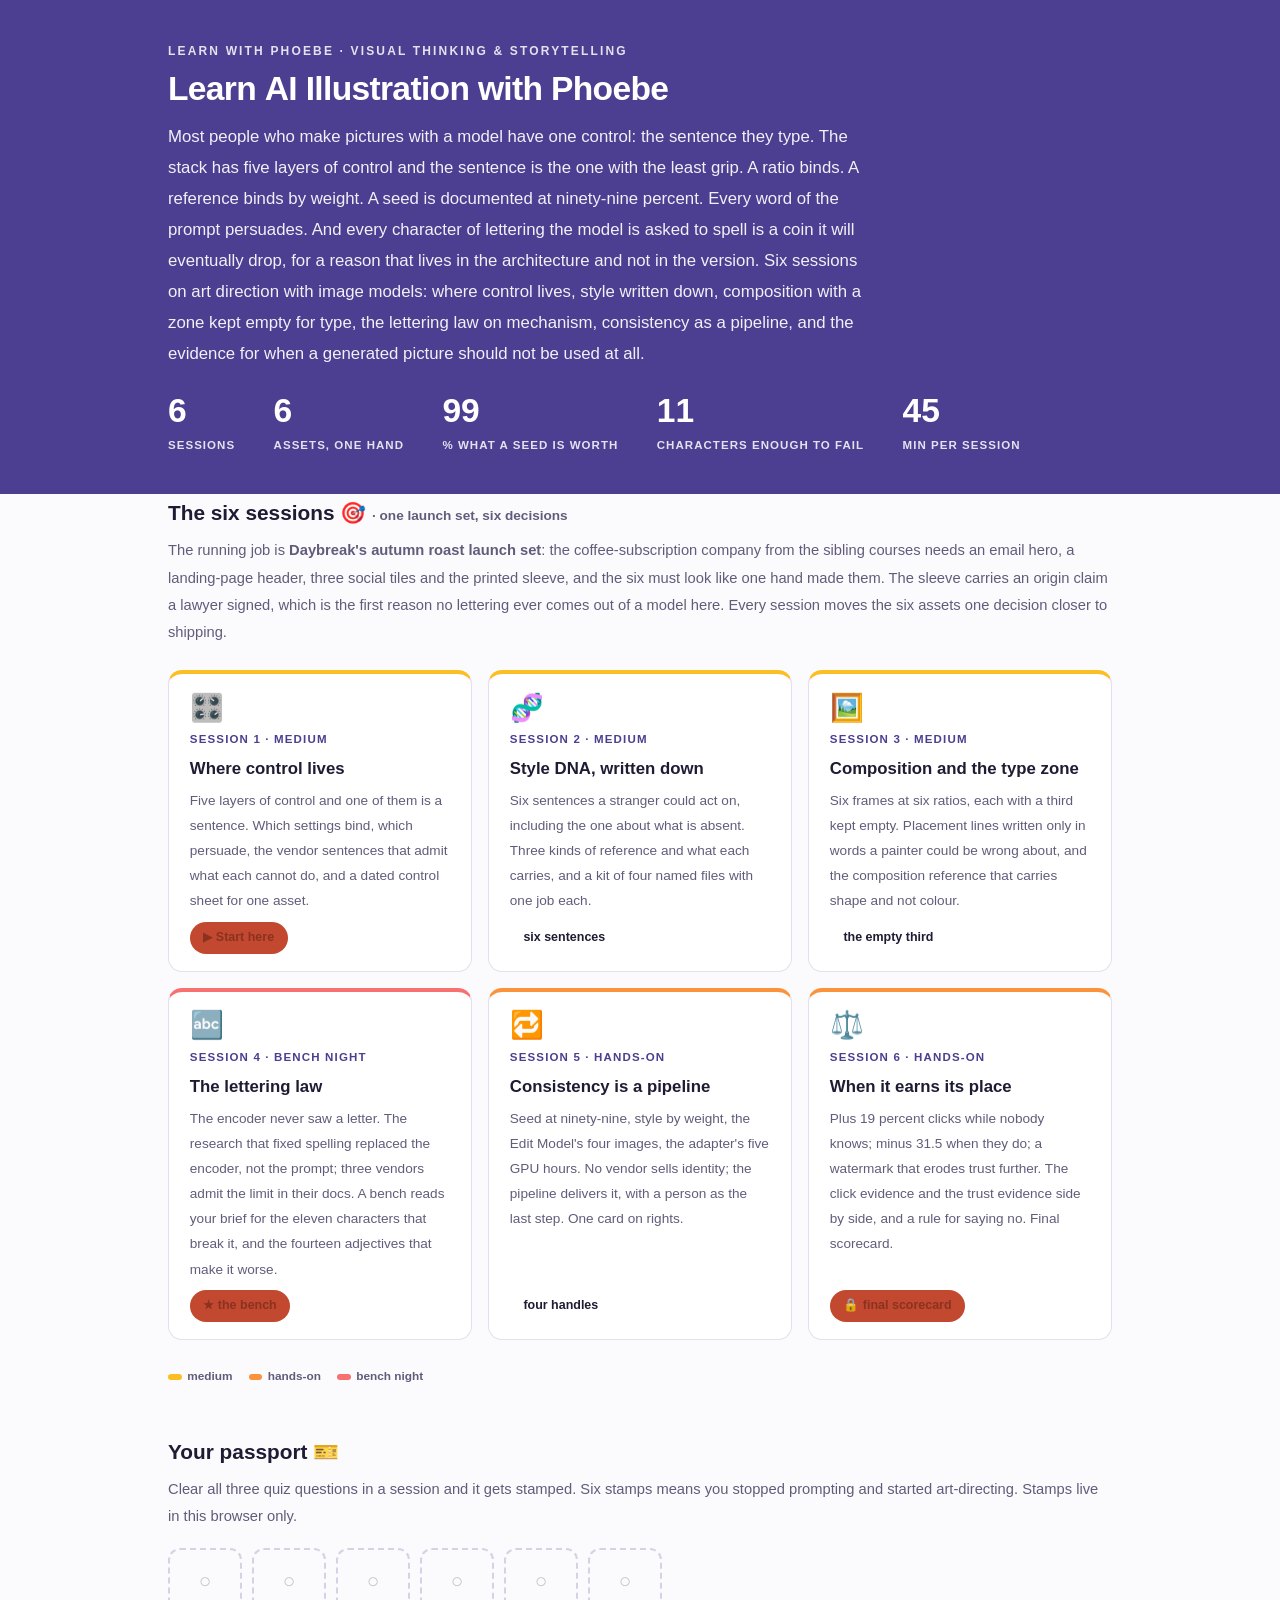
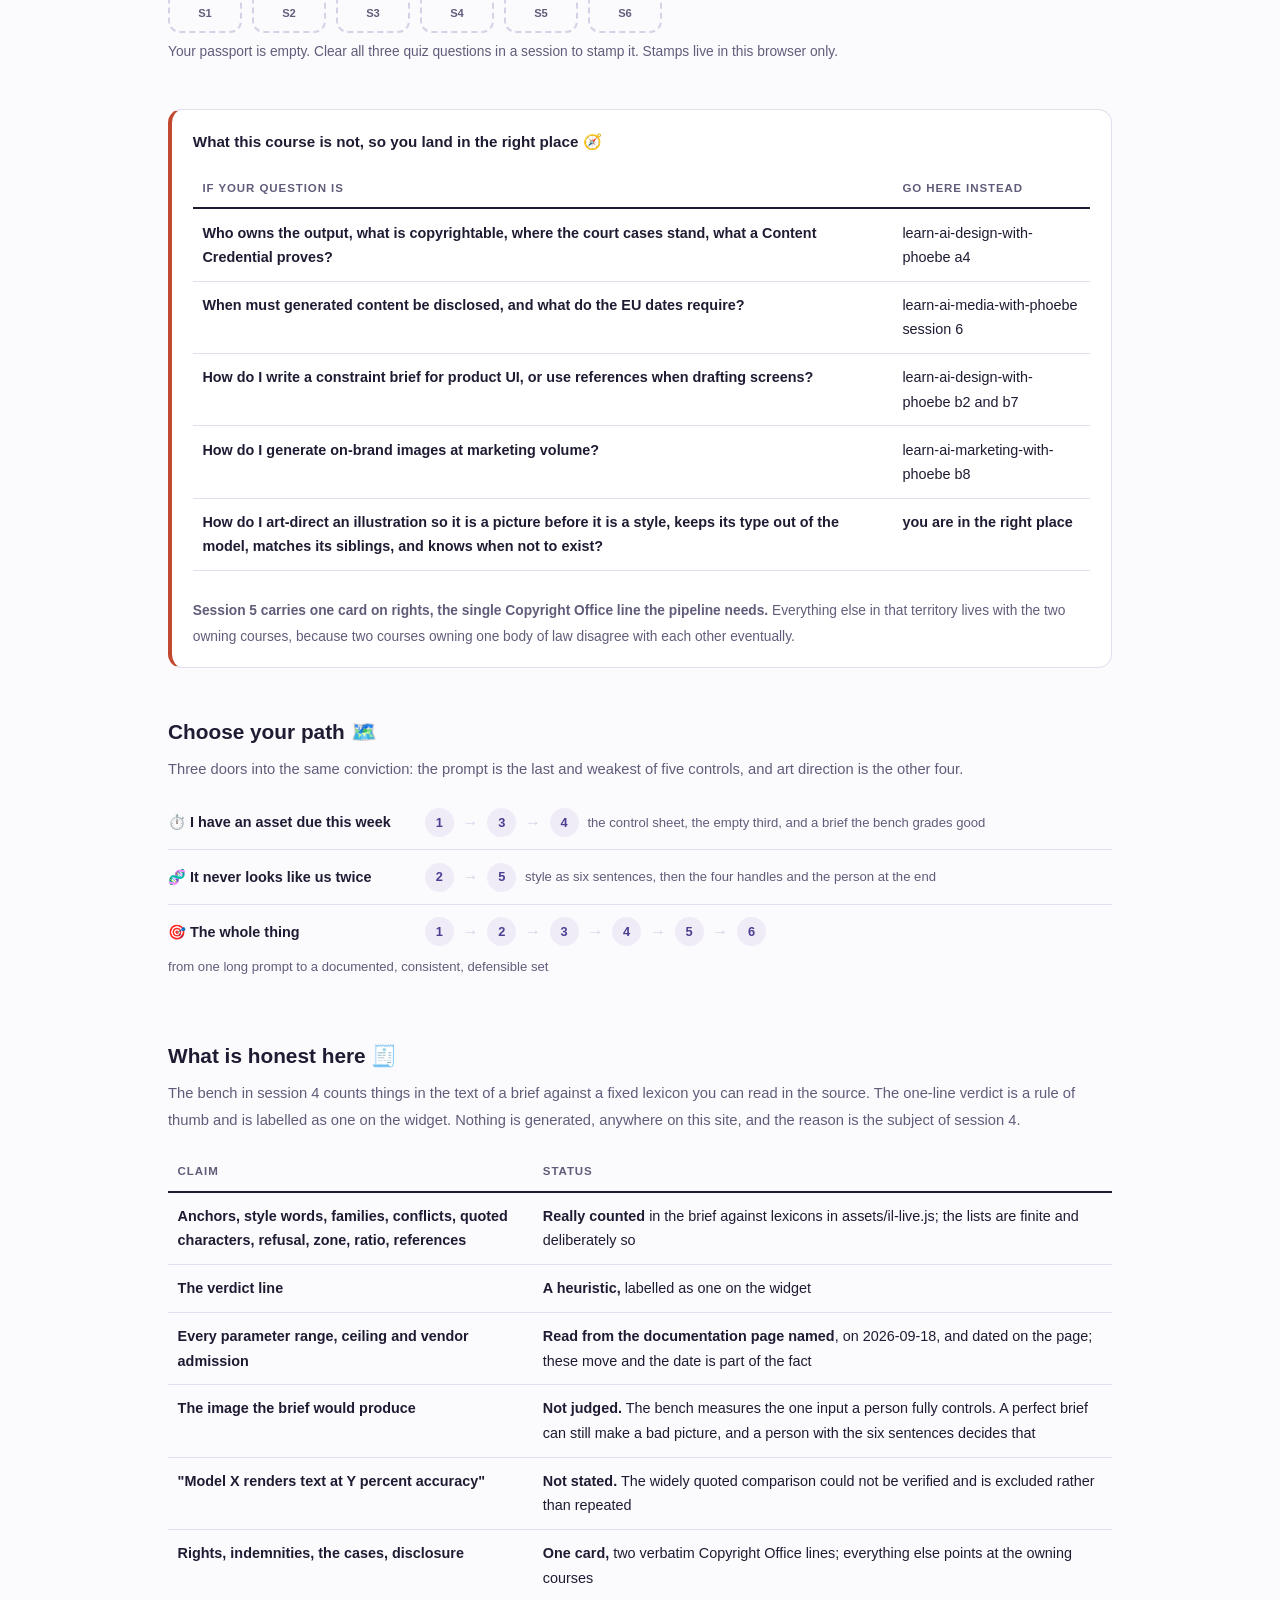
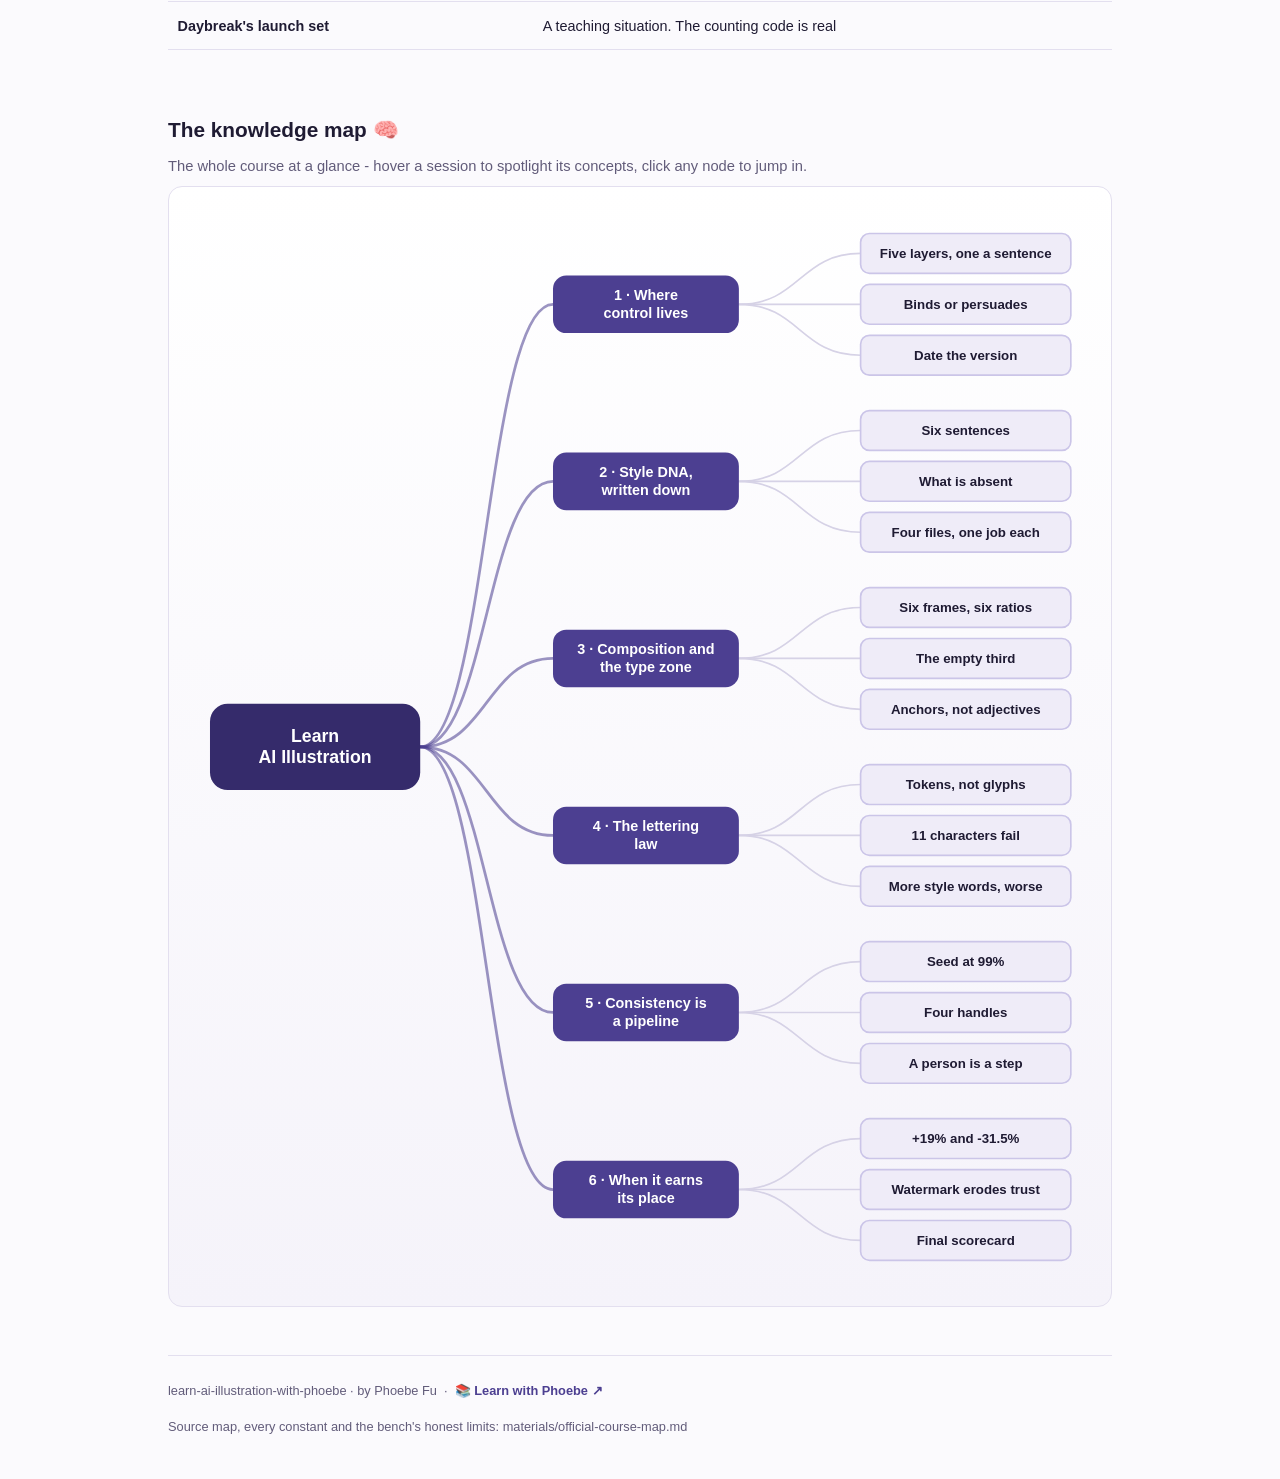
==== index.html @ c6e7626d "Learn AI Illustration with Phoebe: six sessions, the brief bench, source map Single-track, six 45-mi" ====
<!DOCTYPE html>
<html lang="en">
<head>
<meta charset="UTF-8">
<meta name="viewport" content="width=device-width, initial-scale=1.0">
<!-- social:start -->
<meta name="description" content="Six sessions on art-directing an image model instead of prompting one: where control lives, style written down, composition with a zone kept for type, why every character is set by hand, consistency as a pipeline, and when to say no. No generated image anywhere on the site. Free, by Phoebe Fu.">
<meta property="og:type" content="website">
<meta property="og:site_name" content="Learn with Phoebe">
<meta property="og:title" content="Learn AI Illustration with Phoebe">
<meta property="og:description" content="A prompt persuades. A ratio binds. A seed is 99 percent. Eleven characters of lettering are enough to fail. Six sessions on the four controls that are not the sentence you type.">
<meta property="og:url" content="https://phoebefu6.github.io/learn-ai-illustration-with-phoebe/">
<meta property="og:image" content="https://phoebefu6.github.io/learn-ai-illustration-with-phoebe/assets/og-cover.png">
<meta property="og:image:width" content="1200">
<meta property="og:image:height" content="630">
<meta name="twitter:card" content="summary_large_image">
<meta name="twitter:title" content="Learn AI Illustration with Phoebe">
<meta name="twitter:description" content="Six sessions on art direction with image models, with a bench that reads your brief for the things a generator cannot be told twice.">
<meta name="twitter:image" content="https://phoebefu6.github.io/learn-ai-illustration-with-phoebe/assets/og-cover.png">
<!-- social:end -->
<title>Learn AI Illustration with Phoebe</title>
<link rel="stylesheet" href="assets/style.css?v=1">
<style>

  .stats-row { display: flex; gap: 2.4rem; margin-top: 1.5rem; flex-wrap: wrap; }
  .stat b { display: block; font-size: 2.1rem; font-weight: 800; line-height: 1.05; font-variant-numeric: tabular-nums; }
  .stat span { font-size: .72rem; opacity: .85; text-transform: uppercase; letter-spacing: .09em; font-weight: 600; }

  .course-grid { display: grid; grid-template-columns: repeat(auto-fit, minmax(17rem, 1fr)); gap: 1rem; margin-top: 1.5rem; }
  .course-card {
    border: 1px solid var(--hairline);
    border-top: 4px solid var(--diff, var(--indigo));
    border-radius: var(--radius);
    padding: 1.2rem 1.3rem 1.1rem;
    display: flex;
    flex-direction: column;
    gap: .5rem;
    text-decoration: none;
    color: var(--ink);
    background: #fff;
    transition: box-shadow .15s ease, border-color .15s ease, transform .15s ease;
    position: relative;
  }
  .course-card:hover { border-color: var(--indigo-soft); border-top-color: var(--diff, var(--indigo)); box-shadow: 0 8px 28px rgba(76,63,145,.14); transform: translateY(-3px); }
  .course-card .cicon { font-size: 1.7rem; line-height: 1; }
  .course-card .cnum { font-size: .72rem; font-weight: 700; color: var(--indigo); text-transform: uppercase; letter-spacing: .1em; }
  .course-card h3 { font-size: 1.05rem; font-weight: 800; line-height: 1.3; }
  .course-card p { font-size: .85rem; color: var(--muted); flex: 1; }
  .course-card .meta { display: flex; gap: .4rem; flex-wrap: wrap; }

  .diff-legend { display: flex; gap: 1rem; margin-top: 1.6rem; font-size: .74rem; color: var(--muted); font-weight: 600; flex-wrap: wrap; }
  .diff-legend i { display: inline-block; width: .85rem; height: .35rem; border-radius: 999px; margin-right: .35rem; vertical-align: middle; }

  .paths { margin-top: 2.6rem; }
  .paths h2 { font-size: 1.3rem; font-weight: 800; margin-bottom: .3rem; }
  .paths .plede { color: var(--muted); font-size: .92rem; margin-bottom: .8rem; }
  .path { display: flex; gap: .55rem; align-items: center; padding: .75rem 0; border-bottom: .5px solid var(--hairline); flex-wrap: wrap; }
  .path:last-child { border-bottom: none; }
  .path b { min-width: 15.5rem; font-size: .9rem; }
  .path .pstep { background: var(--indigo-50); color: var(--indigo); border-radius: 999px; padding: .16rem .68rem; font-weight: 700; font-size: .8rem; text-decoration: none; transition: all .12s ease; }
  .path .pstep:hover { background: var(--indigo); color: #fff; }
  .path .parr { color: var(--faint); font-weight: 700; }

  .mm-section { margin-top: 1.6rem; }
  .mm-section h2 { font-size: 1.3rem; font-weight: 800; margin-bottom: .2rem; }
  .mm-section .mm-lede { color: var(--muted); font-size: .92rem; margin-bottom: .4rem; }
  .mm-wrap { border: 1px solid var(--hairline); border-radius: var(--radius); background: linear-gradient(180deg,#fff,#F5F3FA); padding: .6rem; overflow-x: auto; }
  .mm-svg { width: 100%; height: auto; display: block; max-width: 60rem; margin: 0 auto; min-width: 34rem; }
  .mm-link { cursor: pointer; text-decoration: none; }
  .mm-node rect { transition: opacity .15s ease, filter .15s ease; }
  .mm-node text { pointer-events: none; }
  .mm-link:hover .mm-node rect { filter: brightness(1.06); }
  .mm-edge { transition: opacity .15s ease; }

  .not-this { border: 1px solid var(--hairline); border-left: 4px solid var(--amber); border-radius: var(--radius); background: #fff; padding: 1.1rem 1.3rem; margin-top: 1.2rem; }
  .not-this h3 { font-size: .95rem; font-weight: 800; margin-bottom: .5rem; }
</style>
</head>
<body>

<header class="masthead">
  <div class="wrap">
    <div class="eyebrow">Learn with Phoebe · Visual Thinking &amp; Storytelling</div>
    <h1>Learn <span class="accent">AI Illustration</span> with Phoebe</h1>
    <p class="sub">Most people who make pictures with a model have one control: the sentence they type. The stack has five layers of control and the sentence is the one with the least grip. A ratio binds. A reference binds by weight. A seed is documented at ninety-nine percent. Every word of the prompt persuades. And every character of lettering the model is asked to spell is a coin it will eventually drop, for a reason that lives in the architecture and not in the version. Six sessions on art direction with image models: where control lives, style written down, composition with a zone kept empty for type, the lettering law on mechanism, consistency as a pipeline, and the evidence for when a generated picture should not be used at all.</p>
    <div class="stats-row">
      <div class="stat"><b data-count="6">6</b><span>sessions</span></div>
      <div class="stat"><b data-count="6">6</b><span>assets, one hand</span></div>
      <div class="stat"><b data-count="99">99</b><span>% what a seed is worth</span></div>
      <div class="stat"><b data-count="11">11</b><span>characters enough to fail</span></div>
      <div class="stat"><b data-count="45">45</b><span>min per session</span></div>
    </div>
  </div>
</header>

<main class="wrap">

  <section class="section">
    <div class="paths" style="margin-top:0">
      <h2>The six sessions 🎯 <span style="font-size:.85rem;font-weight:600;color:var(--muted)">· one launch set, six decisions</span></h2>
      <p class="plede">The running job is <strong>Daybreak's autumn roast launch set</strong>: the coffee-subscription company from the sibling courses needs an email hero, a landing-page header, three social tiles and the printed sleeve, and the six must look like one hand made them. The sleeve carries an origin claim a lawyer signed, which is the first reason no lettering ever comes out of a model here. Every session moves the six assets one decision closer to shipping.</p>
    </div>

    <div class="course-grid">
      <a class="course-card" href="courses/01-where-control-lives.html" style="--diff:#FBBF24">
        <span class="cicon">🎛️</span>
        <span class="cnum">Session 1 · medium</span>
        <h3>Where control lives</h3>
        <p>Five layers of control and one of them is a sentence. Which settings bind, which persuade, the vendor sentences that admit what each cannot do, and a dated control sheet for one asset.</p>
        <span class="meta"><span class="pill amber">▶ Start here</span></span>
      </a>
      <a class="course-card" href="courses/02-style-dna-written-down.html" style="--diff:#FBBF24">
        <span class="cicon">🧬</span>
        <span class="cnum">Session 2 · medium</span>
        <h3>Style DNA, written down</h3>
        <p>Six sentences a stranger could act on, including the one about what is absent. Three kinds of reference and what each carries, and a kit of four named files with one job each.</p>
        <span class="meta"><span class="pill">six sentences</span></span>
      </a>
      <a class="course-card" href="courses/03-composition-and-the-type-zone.html" style="--diff:#FBBF24">
        <span class="cicon">🖼️</span>
        <span class="cnum">Session 3 · medium</span>
        <h3>Composition and the type zone</h3>
        <p>Six frames at six ratios, each with a third kept empty. Placement lines written only in words a painter could be wrong about, and the composition reference that carries shape and not colour.</p>
        <span class="meta"><span class="pill">the empty third</span></span>
      </a>
      <a class="course-card" href="courses/04-the-lettering-law.html" style="--diff:#F87171">
        <span class="cicon">🔤</span>
        <span class="cnum">Session 4 · bench night</span>
        <h3>The lettering law</h3>
        <p>The encoder never saw a letter. The research that fixed spelling replaced the encoder, not the prompt; three vendors admit the limit in their docs. A bench reads your brief for the eleven characters that break it, and the fourteen adjectives that make it worse.</p>
        <span class="meta"><span class="pill amber">★ the bench</span></span>
      </a>
      <a class="course-card" href="courses/05-consistency-is-a-pipeline.html" style="--diff:#FB923C">
        <span class="cicon">🔁</span>
        <span class="cnum">Session 5 · hands-on</span>
        <h3>Consistency is a pipeline</h3>
        <p>Seed at ninety-nine, style by weight, the Edit Model's four images, the adapter's five GPU hours. No vendor sells identity; the pipeline delivers it, with a person as the last step. One card on rights.</p>
        <span class="meta"><span class="pill">four handles</span></span>
      </a>
      <a class="course-card" href="courses/06-when-it-earns-its-place.html" style="--diff:#FB923C">
        <span class="cicon">⚖️</span>
        <span class="cnum">Session 6 · hands-on</span>
        <h3>When it earns its place</h3>
        <p>Plus 19 percent clicks while nobody knows; minus 31.5 when they do; a watermark that erodes trust further. The click evidence and the trust evidence side by side, and a rule for saying no. Final scorecard.</p>
        <span class="meta"><span class="pill amber">🔒 final scorecard</span></span>
      </a>
    </div>

    <div class="diff-legend">
      <span><i style="background:#FBBF24"></i>medium</span>
      <span><i style="background:#FB923C"></i>hands-on</span>
      <span><i style="background:#F87171"></i>bench night</span>
    </div>
  </section>

  <section class="section">
    <div class="paths" style="margin-top:0">
      <h2>Your passport 🎫</h2>
      <p class="plede">Clear all three quiz questions in a session and it gets stamped. Six stamps means you stopped prompting and started art-directing. Stamps live in this browser only.</p>
    </div>
    <div class="pp-strip"></div>
  </section>

  <section class="section">
    <div class="not-this">
      <h3>What this course is not, so you land in the right place 🧭</h3>
      <table class="clean">
        <tr><th>If your question is</th><th>Go here instead</th></tr>
        <tr><td>Who owns the output, what is copyrightable, where the court cases stand, what a Content Credential proves?</td><td><span class="mono">learn-ai-design-with-phoebe</span> a4</td></tr>
        <tr><td>When must generated content be disclosed, and what do the EU dates require?</td><td><span class="mono">learn-ai-media-with-phoebe</span> session 6</td></tr>
        <tr><td>How do I write a constraint brief for product UI, or use references when drafting screens?</td><td><span class="mono">learn-ai-design-with-phoebe</span> b2 and b7</td></tr>
        <tr><td>How do I generate on-brand images at marketing volume?</td><td><span class="mono">learn-ai-marketing-with-phoebe</span> b8</td></tr>
        <tr><td><strong>How do I art-direct an illustration so it is a picture before it is a style, keeps its type out of the model, matches its siblings, and knows when not to exist?</strong></td><td><strong>you are in the right place</strong></td></tr>
      </table>
      <p style="margin-top:.7rem;font-size:.86rem;color:var(--muted)"><strong>Session 5 carries one card on rights, the single Copyright Office line the pipeline needs.</strong> Everything else in that territory lives with the two owning courses, because two courses owning one body of law disagree with each other eventually.</p>
    </div>
  </section>

  <section class="section">
    <div class="paths">
      <h2>Choose your path 🗺️</h2>
      <p class="plede">Three doors into the same conviction: the prompt is the last and weakest of five controls, and art direction is the other four.</p>
      <div class="path"><b>⏱️ I have an asset due this week</b>
        <a class="pstep" href="courses/01-where-control-lives.html">1</a><span class="parr">→</span>
        <a class="pstep" href="courses/03-composition-and-the-type-zone.html">3</a><span class="parr">→</span>
        <a class="pstep" href="courses/04-the-lettering-law.html">4</a>
        <span style="font-size:.82rem;color:var(--muted)">the control sheet, the empty third, and a brief the bench grades good</span>
      </div>
      <div class="path"><b>🧬 It never looks like us twice</b>
        <a class="pstep" href="courses/02-style-dna-written-down.html">2</a><span class="parr">→</span>
        <a class="pstep" href="courses/05-consistency-is-a-pipeline.html">5</a>
        <span style="font-size:.82rem;color:var(--muted)">style as six sentences, then the four handles and the person at the end</span>
      </div>
      <div class="path"><b>🎯 The whole thing</b>
        <a class="pstep" href="courses/01-where-control-lives.html">1</a><span class="parr">→</span>
        <a class="pstep" href="courses/02-style-dna-written-down.html">2</a><span class="parr">→</span>
        <a class="pstep" href="courses/03-composition-and-the-type-zone.html">3</a><span class="parr">→</span>
        <a class="pstep" href="courses/04-the-lettering-law.html">4</a><span class="parr">→</span>
        <a class="pstep" href="courses/05-consistency-is-a-pipeline.html">5</a><span class="parr">→</span>
        <a class="pstep" href="courses/06-when-it-earns-its-place.html">6</a>
        <span style="font-size:.82rem;color:var(--muted)">from one long prompt to a documented, consistent, defensible set</span>
      </div>
    </div>
  </section>

  <section class="section">
    <div class="paths" style="margin-top:0">
      <h2>What is honest here 🧾</h2>
      <p class="plede">The bench in session 4 counts things in the text of a brief against a fixed lexicon you can read in the source. The one-line verdict is a rule of thumb and is labelled as one on the widget. Nothing is generated, anywhere on this site, and the reason is the subject of session 4.</p>
    </div>
    <table class="clean">
      <tr><th>Claim</th><th>Status</th></tr>
      <tr><td>Anchors, style words, families, conflicts, quoted characters, refusal, zone, ratio, references</td><td><strong>Really counted</strong> in the brief against lexicons in <span class="mono">assets/il-live.js</span>; the lists are finite and deliberately so</td></tr>
      <tr><td>The verdict line</td><td><strong>A heuristic,</strong> labelled as one on the widget</td></tr>
      <tr><td>Every parameter range, ceiling and vendor admission</td><td><strong>Read from the documentation page named</strong>, on 2026-09-18, and dated on the page; these move and the date is part of the fact</td></tr>
      <tr><td>The image the brief would produce</td><td><strong>Not judged.</strong> The bench measures the one input a person fully controls. A perfect brief can still make a bad picture, and a person with the six sentences decides that</td></tr>
      <tr><td>"Model X renders text at Y percent accuracy"</td><td><strong>Not stated.</strong> The widely quoted comparison could not be verified and is excluded rather than repeated</td></tr>
      <tr><td>Rights, indemnities, the cases, disclosure</td><td><strong>One card,</strong> two verbatim Copyright Office lines; everything else points at the owning courses</td></tr>
      <tr><td>Daybreak's launch set</td><td>A teaching situation. The counting code is real</td></tr>
    </table>
  </section>

  <section class="section mm-section">
    <h2>The knowledge map 🧠</h2>
    <p class="mm-lede">The whole course at a glance - hover a session to spotlight its concepts, click any node to jump in.</p>
    <div class="mm-wrap"><div id="mindmap"></div></div>
  </section>

  <footer class="pagefoot">
    <span>learn-ai-illustration-with-phoebe · by Phoebe Fu &nbsp;·&nbsp; 📚 <a href="https://phoebefu6.github.io/learn-with-phoebe/">Learn with Phoebe ↗</a></span>
    <span>Source map, every constant and the bench's honest limits: <span class="mono">materials/official-course-map.md</span></span>
  </footer>

</main>

<script>
window.MINDMAP_DATA = {
  title: "Learn\nAI Illustration",
  centerColor: "#352B6B",
  sessions: [
    { label: "Where\ncontrol lives", href: "courses/01-where-control-lives.html", color: "#FBBF24",
      concepts: [
        { label: "Five layers, one a sentence", href: "courses/01-where-control-lives.html" },
        { label: "Binds or persuades", href: "courses/01-where-control-lives.html" },
        { label: "Date the version", href: "courses/01-where-control-lives.html" } ] },
    { label: "Style DNA,\nwritten down", href: "courses/02-style-dna-written-down.html", color: "#FBBF24",
      concepts: [
        { label: "Six sentences", href: "courses/02-style-dna-written-down.html" },
        { label: "What is absent", href: "courses/02-style-dna-written-down.html" },
        { label: "Four files, one job each", href: "courses/02-style-dna-written-down.html" } ] },
    { label: "Composition and\nthe type zone", href: "courses/03-composition-and-the-type-zone.html", color: "#FBBF24",
      concepts: [
        { label: "Six frames, six ratios", href: "courses/03-composition-and-the-type-zone.html" },
        { label: "The empty third", href: "courses/03-composition-and-the-type-zone.html" },
        { label: "Anchors, not adjectives", href: "courses/03-composition-and-the-type-zone.html" } ] },
    { label: "The lettering\nlaw", href: "courses/04-the-lettering-law.html", color: "#F87171",
      concepts: [
        { label: "Tokens, not glyphs", href: "courses/04-the-lettering-law.html" },
        { label: "11 characters fail", href: "courses/04-the-lettering-law.html" },
        { label: "More style words, worse", href: "courses/04-the-lettering-law.html" } ] },
    { label: "Consistency is\na pipeline", href: "courses/05-consistency-is-a-pipeline.html", color: "#FB923C",
      concepts: [
        { label: "Seed at 99%", href: "courses/05-consistency-is-a-pipeline.html" },
        { label: "Four handles", href: "courses/05-consistency-is-a-pipeline.html" },
        { label: "A person is a step", href: "courses/05-consistency-is-a-pipeline.html" } ] },
    { label: "When it earns\nits place", href: "courses/06-when-it-earns-its-place.html", color: "#FB923C",
      concepts: [
        { label: "+19% and -31.5%", href: "courses/06-when-it-earns-its-place.html" },
        { label: "Watermark erodes trust", href: "courses/06-when-it-earns-its-place.html" },
        { label: "Final scorecard", href: "courses/06-when-it-earns-its-place.html" } ] }
  ]
};
</script>
<script src="assets/mindmap.js?v=1"></script>
<script src="assets/app.js?v=1"></script>
</body>
</html>
---- assets/style.css ----
/* learn-ai-illustration-with-phoebe - editorial bold design system
   Accent: spruce #4C3F91 · Ink deep spruce #352B6B · Flagship: burnt orange #C2492F
   (CSS var names still read --indigo/--amber; they hold spruce and burnt orange.)
   NOTE: this is the PAGE chrome. The bench palette inside map-live.js is separate. */

:root {
  --indigo: #4C3F91;
  --indigo-deep: #352B6B;
  --indigo-mid: #5F52A8;
  --indigo-soft: #CBC5E8;
  --indigo-50: #EFECF8;
  --ink: #1F1B33;
  --muted: #625C7A;
  --faint: #D6D2E6;
  --hairline: #E3DFEF;
  --amber: #C2492F;
  --amber-ink: #8A3220;
  --amber-50: #F9E6E1;
  --paper: #FBFAFD;
  --code-bg: #17142A;
  --code-ink: #E3DFEF;
  --radius: 14px;
}

* { margin: 0; padding: 0; box-sizing: border-box; }

html { font-size: 16px; scroll-behavior: smooth; }
html.zoom-125 { font-size: 20px; }
html.zoom-150 { font-size: 24px; }

body {
  font-family: "Inter", -apple-system, BlinkMacSystemFont, "Segoe UI", Roboto, sans-serif;
  background: var(--paper);
  color: var(--ink);
  line-height: 1.85;
  font-feature-settings: "tnum";
}

.wrap { max-width: 62rem; margin: 0 auto; padding: 0 1.5rem; }

/* ---------- header band ---------- */
.masthead {
  background: var(--indigo);
  color: #fff;
  padding: 2.5rem 0 2.25rem;
}
.masthead .eyebrow {
  font-size: .75rem;
  letter-spacing: .18em;
  text-transform: uppercase;
  opacity: .85;
  font-weight: 600;
}
.masthead h1 {
  font-size: 2.1rem;
  line-height: 1.15;
  font-weight: 800;
  margin: .5rem 0 .75rem;
  letter-spacing: -.02em;
}
.masthead h1 .accent { color: inherit; }
.masthead .sub { font-size: 1.05rem; opacity: .92; max-width: 44rem; }

.chip-row { display: flex; flex-wrap: wrap; gap: .5rem; margin-top: 1.1rem; }
.chip {
  display: inline-flex;
  align-items: center;
  gap: .35rem;
  border-radius: 999px;
  padding: .25rem .8rem;
  font-size: .78rem;
  font-weight: 600;
  white-space: nowrap;
}
.chip.level { background: #fff; color: var(--indigo); }
.chip.audience { background: rgba(255,255,255,.16); color: #fff; border: 1px solid rgba(255,255,255,.35); }
.chip.time { background: var(--ink); color: #fff; font-variant-numeric: tabular-nums; }


/* ---------- agenda band ----------
   Recovered 2026-09-02. These six repos were scaffolded from a stylesheet that had
   lost this block, so .agenda rendered as run-on inline text ~700px tall inside the
   masthead. 87 of 93 repos carry it; these were the exception, and they were also the
   six the estate sweep could not see. See course-builder/references/field-notes.md.

   .a3 does NOT reuse the donor's `color: var(--amber-ink)`: that pair falls below
   4.5:1 against --amber in all six palettes, which is the same failure the sweep
   flags on the wellbeing courses. The literal below is the darkest tone of this
   repo's own amber-ink that clears 4.5:1, so the band stays bright. Recompute it if
   --amber changes. */
.agenda {
  display: flex;
  border-radius: 999px;
  overflow: hidden;
  margin: 1.4rem 0 0;
  font-size: .72rem;
  font-weight: 600;
  text-align: center;
  color: #fff;
}
.agenda span { padding: .45rem .3rem; white-space: nowrap; overflow: hidden; text-overflow: ellipsis; }
.agenda .a1 { background: var(--indigo-deep); }
.agenda .a2 { background: var(--indigo-mid); }
.agenda .a3 { background: var(--amber); color: #FFFFFF; }
.agenda .a4 { background: var(--indigo-soft); color: var(--ink); }

/* ---------- toolbar ---------- */
.toolbar {
  position: sticky;
  top: 0;
  z-index: 40;
  background: rgba(255,255,255,.94);
  backdrop-filter: blur(6px);
  border-bottom: 1px solid var(--hairline);
  padding: .55rem 0;
}
.toolbar .wrap { display: flex; align-items: center; gap: .6rem; }
.toolbar .crumb { font-size: .8rem; color: var(--muted); font-weight: 600; margin-right: auto; }
.toolbar .crumb a { color: var(--indigo); text-decoration: none; }
.btn {
  border: 1px solid var(--hairline);
  background: #fff;
  color: var(--ink);
  border-radius: 999px;
  padding: .35rem .9rem;
  font-size: .78rem;
  font-weight: 600;
  cursor: pointer;
  font-family: inherit;
  transition: all .15s ease;
}
.btn:hover { border-color: var(--indigo); color: var(--indigo); }
.btn.primary { background: var(--indigo); border-color: var(--indigo); color: #fff; }
.btn.primary:hover { background: var(--indigo-deep); }

/* ---------- sections ---------- */
main { padding: 2.5rem 0 4rem; }

.section { margin-bottom: 2.8rem; }
.section-kicker { margin-bottom: 1rem; }
.section-kicker .klabel {
  display: block;
  font-size: .72rem;
  text-transform: uppercase;
  letter-spacing: .1em;
  color: var(--indigo);
  font-weight: 700;
  margin-bottom: .35rem;
}
.section-kicker h2 {
  font-size: 1.45rem;
  font-weight: 800;
  letter-spacing: -.01em;
  display: flex;
  align-items: center;
  gap: .7rem;
  flex-wrap: wrap;
}
.section-kicker .tag {
  border-radius: 999px;
  padding: .18rem .7rem;
  font-size: .7rem;
  font-weight: 700;
  text-transform: uppercase;
  letter-spacing: .08em;
}
.tag.concept { background: var(--indigo-50); color: var(--indigo); }
.tag.demo { background: var(--amber-50); color: var(--amber-ink); }
.tag.exercise { background: var(--ink); color: #fff; }

.lede { color: var(--muted); max-width: 46rem; margin-bottom: 1.4rem; line-height: 1.8; }

/* live vs self-study markers on cards */
.mode {
  font-size: .64rem;
  font-weight: 700;
  text-transform: uppercase;
  letter-spacing: .07em;
  padding: .14rem .6rem;
  border-radius: 999px;
  flex: none;
}
.mode.live { background: var(--indigo); color: #fff; }
.mode.self { background: #fff; color: var(--muted); border: 1px solid var(--hairline); }

/* ---------- accordions ---------- */
details.card {
  border: 1px solid var(--hairline);
  border-radius: var(--radius);
  margin-bottom: .8rem;
  overflow: hidden;
  background: #fff;
}
details.card[open] { border-color: var(--indigo-soft); box-shadow: 0 8px 28px rgba(76,63,145,.08); }
details.card summary {
  list-style: none;
  cursor: pointer;
  padding: 1rem 1.25rem;
  display: flex;
  align-items: center;
  gap: .75rem;
  font-weight: 700;
  font-size: 1.02rem;
  user-select: none;
}
details.card summary::-webkit-details-marker { display: none; }
details.card summary .dot {
  width: .6rem; height: .6rem;
  border-radius: 999px;
  background: var(--indigo);
  flex: none;
}
details.card summary .mini { margin-left: auto; font-size: .72rem; color: var(--muted); font-weight: 600; white-space: nowrap; }
details.card summary .caret { transition: transform .2s ease; color: var(--indigo); font-size: .8rem; }
details.card[open] summary .caret { transform: rotate(90deg); }
details.card .body { padding: 0 1.25rem 1.4rem; border-top: 1px solid var(--hairline); padding-top: 1.15rem; }
details.card .body p { margin-bottom: 1.05rem; max-width: 48rem; }
details.card .body p:last-child { margin-bottom: 0; }
details.card .body ul, details.card .body ol { margin: 0 0 1.1rem 1.2rem; max-width: 47rem; }
details.card .body li { margin-bottom: .65rem; }
details.card .body h4 { font-size: .95rem; font-weight: 700; margin: 1.1rem 0 .45rem; }
details.card .body h4:first-child { margin-top: 0; }

/* ---------- pills & legends ---------- */
.legend { display: flex; flex-wrap: wrap; gap: .5rem; margin: 0 0 1.2rem; }
.pill {
  display: inline-flex;
  align-items: center;
  gap: .4rem;
  border-radius: 999px;
  padding: .28rem .85rem;
  font-size: .78rem;
  font-weight: 600;
}
.pill.solid { background: var(--indigo); color: #fff; }
.pill.light { background: var(--indigo-50); color: var(--indigo); }
.pill.inkpill { background: var(--ink); color: #fff; }
.pill.amber, .pill.peach { background: var(--amber); color: var(--amber-ink); }
.pill.bare { color: var(--faint); }

/* ---------- 4D grid ---------- */
.grid-2 { display: grid; grid-template-columns: repeat(auto-fit, minmax(15rem, 1fr)); gap: .8rem; margin: .5rem 0 1rem; }
.d-card {
  border: 1px solid var(--hairline);
  border-left: 4px solid var(--indigo);
  border-radius: 10px;
  padding: 1rem 1.1rem;
}
.d-card h4 { font-size: .95rem; margin-bottom: .3rem; }
.d-card h4 .lead-letter { color: var(--indigo); }
.d-card p { font-size: .86rem; color: var(--muted); margin: 0; }

/* ---------- tables ---------- */
table.clean { width: 100%; border-collapse: collapse; font-size: .9rem; margin: .4rem 0 1rem; }
table.clean th {
  text-align: left;
  font-size: .72rem;
  text-transform: uppercase;
  letter-spacing: .08em;
  color: var(--muted);
  padding: .5rem .6rem;
  border-bottom: 2px solid var(--ink);
}
table.clean td { padding: .7rem .6rem; border-bottom: .5px solid var(--hairline); vertical-align: top; line-height: 1.7; }
table.clean td:first-child { font-weight: 600; }

/* ---------- prompt boxes ---------- */
.prompt-box {
  position: relative;
  background: var(--code-bg);
  color: var(--code-ink);
  border-radius: var(--radius);
  padding: 1.1rem 1.2rem;
  margin: 1rem 0 1.2rem;
  font-family: "SF Mono", ui-monospace, Menlo, Consolas, monospace;
  font-size: .84rem;
  line-height: 1.65;
  white-space: pre-wrap;
  word-break: break-word;
}
.prompt-box .label {
  position: absolute;
  top: -0.7rem;
  left: 1rem;
  background: var(--indigo);
  color: #fff;
  font-family: "Inter", -apple-system, sans-serif;
  font-size: .68rem;
  font-weight: 700;
  letter-spacing: .06em;
  text-transform: uppercase;
  border-radius: 999px;
  padding: .15rem .7rem;
}
.prompt-box.bad .label { background: var(--faint); color: var(--ink); }
.prompt-box.good .label { background: var(--amber); color: var(--amber-ink); }
.copy-btn {
  position: absolute;
  top: .7rem;
  right: .7rem;
  background: rgba(255,255,255,.1);
  border: 1px solid rgba(255,255,255,.25);
  color: #fff;
  border-radius: 999px;
  padding: .25rem .8rem;
  font-size: .72rem;
  font-weight: 600;
  cursor: pointer;
  font-family: "Inter", -apple-system, sans-serif;
  transition: background .15s ease;
}
.copy-btn:hover { background: rgba(255,255,255,.22); }
.copy-btn.copied { background: var(--amber); border-color: var(--amber); color: var(--amber-ink); }

/* ---------- demo steps ---------- */
.steps { counter-reset: step; margin: .6rem 0 1rem; }
.step {
  display: flex;
  gap: .9rem;
  padding: .85rem 0;
  border-bottom: .5px solid var(--hairline);
}
.step:last-child { border-bottom: none; }
.step::before {
  counter-increment: step;
  content: counter(step);
  flex: none;
  width: 1.7rem; height: 1.7rem;
  border-radius: 999px;
  background: var(--indigo-50);
  color: var(--indigo);
  font-weight: 700;
  font-size: .85rem;
  display: inline-flex;
  align-items: center;
  justify-content: center;
  margin-top: .1rem;
}
.step p { margin: 0; }

/* ---------- callouts ---------- */
.callout {
  border-radius: var(--radius);
  padding: 1rem 1.2rem;
  margin: 1rem 0;
  font-size: .92rem;
}
.callout.tip { background: var(--indigo-50); border-left: 4px solid var(--indigo); }
.callout.win { background: var(--amber-50); border-left: 4px solid var(--amber); }
.callout strong:first-child { display: block; margin-bottom: .2rem; }

.callout.example {
  background: #FFFFFF;
  border: 1px solid var(--hairline);
  border-left: 4px solid var(--amber);
  font-size: .9rem;
}
.callout.example .ex-pill {
  display: inline-block;
  background: var(--amber);
  color: var(--amber-ink);
  border-radius: 999px;
  padding: .15rem .7rem;
  font-size: .68rem;
  font-weight: 700;
  text-transform: uppercase;
  letter-spacing: .06em;
  margin-bottom: .5rem;
}
.callout.example p { margin: 0 0 .75rem; max-width: 47rem; }
.callout.example p:last-child { margin-bottom: 0; }
.callout.example ul { margin: 0 0 0 1.1rem; max-width: 46rem; }
.callout.example li { margin-bottom: .6rem; }
.callout.example li:last-child { margin-bottom: 0; }

/* ---------- zoomable figures ---------- */
figure.zoomable {
  border: 1px solid var(--hairline);
  border-radius: var(--radius);
  padding: 1.2rem;
  margin: 1rem 0 1.4rem;
  cursor: zoom-in;
  transition: box-shadow .15s ease;
  background: #fff;
}
figure.zoomable:hover { box-shadow: 0 8px 28px rgba(76,63,145,.12); }
figure.zoomable svg, figure.zoomable img { width: 100%; height: auto; display: block; }
figure.zoomable figcaption {
  margin-top: .6rem;
  font-size: .76rem;
  color: var(--muted);
  font-weight: 600;
  display: flex;
  align-items: center;
  gap: .4rem;
}

.lightbox {
  position: fixed;
  inset: 0;
  z-index: 100;
  background: rgba(31,27,51,.9);
  display: none;
  align-items: center;
  justify-content: center;
  padding: 3vh 3vw;
  cursor: zoom-out;
}
.lightbox.open { display: flex; }
.lightbox .inner {
  background: #fff;
  border-radius: var(--radius);
  padding: 2rem;
  max-width: 94vw;
  max-height: 92vh;
  overflow: auto;
}
.lightbox .inner svg, .lightbox .inner img { width: min(88vw, 70rem); height: auto; }
.lightbox .close-hint {
  position: fixed;
  top: 1rem; right: 1.4rem;
  color: #fff;
  font-size: .8rem;
  font-weight: 600;
  opacity: .8;
}

/* ---------- courses covered ---------- */
.covered { border: 1px solid var(--hairline); border-radius: var(--radius); overflow: hidden; }
.covered-row {
  display: flex;
  align-items: baseline;
  gap: .8rem;
  padding: .75rem 1.1rem;
  border-bottom: .5px solid var(--hairline);
  font-size: .9rem;
}
.covered-row:last-child { border-bottom: none; }
.covered-row .status { flex: none; }
.covered-row .name { font-weight: 600; }
.covered-row .note { margin-left: auto; color: var(--muted); font-size: .78rem; text-align: right; }

/* ---------- cheat sheet footer ---------- */
.cheat {
  background: var(--ink);
  color: #fff;
  border-radius: var(--radius);
  padding: 1.6rem 1.6rem 1.3rem;
  margin-top: 3rem;
}
.cheat h3 { font-size: 1.1rem; margin-bottom: 1rem; }
.cheat h3 span { color: var(--indigo-soft); }
.cheat .grid-2 { gap: 1rem; }
.cheat .cheat-item { border-left: 3px solid var(--indigo-mid); padding-left: .8rem; }
.cheat .cheat-item b { display: block; font-size: .85rem; color: var(--indigo-soft); }
.cheat .cheat-item span { font-size: .82rem; opacity: .85; }

footer.pagefoot {
  border-top: 1px solid var(--hairline);
  margin-top: 3rem;
  padding: 1.4rem 0 2.5rem;
  font-size: .8rem;
  color: var(--muted);
  display: flex;
  justify-content: space-between;
  flex-wrap: wrap;
  gap: .8rem;
}
footer.pagefoot a { color: var(--indigo); text-decoration: none; font-weight: 600; }

/* ---------- wayfinding: reading progress + section dots + part numbers ---------- */

#progress-bar {
  position: fixed;
  top: 0; left: 0;
  height: 3px;
  width: 0;
  background: linear-gradient(90deg, var(--indigo), var(--amber));
  z-index: 90;
}

.pagenav {
  position: fixed;
  right: 1.1rem;
  top: 50%;
  transform: translateY(-50%);
  z-index: 50;
  display: flex;
  flex-direction: column;
  gap: .55rem;
}
.pagenav a {
  width: .68rem; height: .68rem;
  border-radius: 999px;
  background: #fff;
  border: 2px solid var(--faint);
  display: block;
  position: relative;
  transition: all .15s ease;
}
.pagenav a:hover { border-color: var(--indigo); transform: scale(1.3); }
.pagenav a.active { background: var(--indigo); border-color: var(--indigo); }
.pagenav a .nlabel {
  position: absolute;
  right: 1.4rem;
  top: 50%;
  transform: translateY(-50%);
  background: var(--ink);
  color: #fff;
  font-size: .7rem;
  font-weight: 600;
  padding: .22rem .65rem;
  border-radius: 6px;
  white-space: nowrap;
  opacity: 0;
  pointer-events: none;
  transition: opacity .15s ease;
}
.pagenav a:hover .nlabel { opacity: 1; }
@media (max-width: 74rem) { .pagenav { display: none; } }

main { counter-reset: partnum -1; }
.section .section-kicker { position: relative; }
.section .section-kicker::before {
  counter-increment: partnum;
  content: counter(partnum, decimal-leading-zero);
  position: absolute;
  right: 0;
  top: -1.2rem;
  font-size: 4.4rem;
  font-weight: 800;
  color: var(--indigo-50);
  line-height: 1;
  font-variant-numeric: tabular-nums;
  pointer-events: none;
  z-index: 0;
}
.section .section-kicker > * { position: relative; z-index: 1; }

details.card summary { transition: background .15s ease; }
details.card summary:hover { background: #F5F3FA; }

/* ---------- journey strip: you are here in the series ---------- */
.journey {
  display: flex;
  align-items: center;
  gap: .45rem;
  margin-top: 1.1rem;
  flex-wrap: wrap;
}
.journey .jlabel { font-size: .7rem; font-weight: 700; text-transform: uppercase; letter-spacing: .09em; opacity: .8; margin-right: .3rem; }
.journey a {
  width: 1.7rem; height: 1.7rem;
  border-radius: 999px;
  display: inline-flex;
  align-items: center;
  justify-content: center;
  font-size: .8rem;
  font-weight: 700;
  text-decoration: none;
  color: #fff;
  border: 1.5px solid rgba(255,255,255,.45);
  transition: all .15s ease;
  font-variant-numeric: tabular-nums;
}
.journey a:hover { border-color: #fff; transform: scale(1.12); }
.journey a.here { background: #fff; color: var(--indigo); border-color: #fff; }
.journey a.dd-chip { width: auto; border-radius: 999px; padding: 0 .7rem; font-size: .72rem; }

/* ---------- check-yourself quiz ---------- */
.quiz-q {
  border: 1px solid var(--hairline);
  border-radius: var(--radius);
  padding: 1.1rem 1.25rem 1rem;
  margin-bottom: .9rem;
  background: #fff;
}
.quiz-q .qtext { font-weight: 700; margin-bottom: .7rem; }
.quiz-q .qopt {
  display: block;
  width: 100%;
  text-align: left;
  background: #fff;
  border: 1px solid var(--hairline);
  border-radius: 10px;
  padding: .6rem .9rem;
  margin-bottom: .5rem;
  font-size: .9rem;
  font-family: inherit;
  color: var(--ink);
  cursor: pointer;
  transition: all .15s ease;
}
.quiz-q .qopt:hover { border-color: var(--indigo); background: var(--indigo-50); }
.quiz-q .qopt.correct { background: var(--indigo); border-color: var(--indigo); color: #fff; font-weight: 600; }
.quiz-q .qopt.correct::after { content: "  ✓"; }
.quiz-q .qopt.wrong { background: #FEF2F2; border-color: #FCA5A5; color: #991B1B; animation: qshake .3s ease; }
.quiz-q .qopt.wrong::after { content: "  ✗ try again"; font-size: .78rem; }
.quiz-q .qopt:disabled { cursor: default; }
.quiz-q .qwhy {
  display: none;
  background: var(--amber-50);
  border-left: 4px solid var(--amber);
  border-radius: 8px;
  padding: .6rem .9rem;
  font-size: .86rem;
  margin-top: .3rem;
}
.quiz-q.answered .qwhy { display: block; }
@keyframes qshake {
  0%, 100% { transform: translateX(0); }
  25% { transform: translateX(-5px); }
  75% { transform: translateX(5px); }
}
.quiz-score { font-weight: 700; color: var(--indigo); margin-top: .4rem; }

@media (prefers-reduced-motion: reduce) {
  .quiz-q .qopt.wrong { animation: none; }
  .journey a:hover { transform: none; }
}

/* ---------- micro-interactions (react-bits inspired, vanilla) ---------- */

/* BlurText: staggered word reveal on the masthead headline */
.masthead h1 .bw {
  display: inline-block;
  opacity: 0;
  filter: blur(8px);
  transform: translateY(.35em);
  animation: bw-in .7s cubic-bezier(.22,.9,.35,1) forwards;
  animation-delay: var(--bw-delay, 0s);
}
@keyframes bw-in {
  to { opacity: 1; filter: blur(0); transform: translateY(0); }
}

/* SpotlightCard: cursor-following highlight on accordion cards */
details.card { position: relative; }
details.card::after {
  content: "";
  position: absolute;
  inset: 0;
  pointer-events: none;
  opacity: 0;
  transition: opacity .3s ease;
  background: radial-gradient(320px circle at var(--mx, 50%) var(--my, 50%), rgba(76,63,145,.09), transparent 65%);
}
details.card:hover::after { opacity: 1; }

/* ScrollReveal: sections rise in as they enter the viewport */
.js-reveal .section {
  opacity: 0;
  transform: translateY(16px);
  transition: opacity .6s ease, transform .6s cubic-bezier(.22,.9,.35,1);
}
.js-reveal .section.revealed { opacity: 1; transform: none; }

@media (prefers-reduced-motion: reduce) {
  .masthead h1 .bw { animation: none; opacity: 1; filter: none; transform: none; }
  details.card::after { display: none; }
  .js-reveal .section { opacity: 1; transform: none; transition: none; }
}

@media (max-width: 40rem) {
  .masthead h1 { font-size: 1.6rem; }
  
  .toolbar .crumb { display: none; }
}

@media print {
  .toolbar, .copy-btn { display: none; }
  details.card { border: 1px solid #ccc; }
}

/* ---------- live SQL playground (sql-live.js) ---------- */
.sqlbox {
  border: 1px solid var(--hairline);
  border-radius: var(--radius);
  background: #fff;
  overflow: hidden;
  margin: 1rem 0 1.4rem;
  box-shadow: 0 8px 28px rgba(76,63,145,.06);
}
.sql-bar {
  display: flex; align-items: center; gap: .5rem;
  padding: .5rem .8rem;
  background: var(--indigo-deep);
  color: #fff;
}
.sql-dot { width: .6rem; height: .6rem; border-radius: 999px; background: var(--amber); flex: none; }
.sql-title { font-size: .76rem; font-weight: 600; letter-spacing: .02em; opacity: .92; }
.sql-spacer { margin-left: auto; }
.sql-btn {
  border: 1px solid rgba(255,255,255,.28);
  background: rgba(255,255,255,.08);
  color: #fff;
  border-radius: 999px;
  padding: .26rem .8rem;
  font-size: .74rem; font-weight: 700; cursor: pointer;
  font-family: inherit; transition: all .14s ease; white-space: nowrap;
}
.sql-btn:hover { background: rgba(255,255,255,.2); }
.sql-btn.sql-run { background: var(--amber); color: var(--amber-ink); border-color: var(--amber); }
.sql-btn.sql-run:hover { filter: brightness(1.05); }
.sql-label {
  display: block;
  font-size: .64rem; text-transform: uppercase; letter-spacing: .09em;
  font-weight: 700; color: var(--muted);
  padding: .6rem .9rem .2rem;
}
.sql-code-wrap { border-bottom: 1px solid var(--hairline); }
.sql-code {
  width: 100%;
  border: none; outline: none; resize: vertical;
  padding: .35rem .9rem .9rem;
  font-family: "SF Mono", "JetBrains Mono", Menlo, Consolas, monospace;
  font-size: .86rem; line-height: 1.6;
  color: var(--ink); background: #fff;
  tab-size: 2;
}
.sql-out { padding: .2rem .9rem 1rem; overflow-x: auto; }
.sql-tablewrap { overflow-x: auto; }
table.sql-table { width: 100%; border-collapse: collapse; font-size: .84rem; margin: .3rem 0 .1rem; }
table.sql-table th {
  text-align: left; text-transform: uppercase; letter-spacing: .05em;
  font-size: .68rem; color: var(--indigo); font-weight: 800;
  padding: .35rem .6rem; border-bottom: 2px solid var(--indigo-50); white-space: nowrap;
}
table.sql-table td {
  padding: .32rem .6rem; border-bottom: .5px solid var(--hairline);
  font-variant-numeric: tabular-nums; white-space: nowrap;
}
table.sql-table tr:last-child td { border-bottom: none; }
.sql-null { color: var(--faint); font-style: italic; font-size: .78rem; }
.sql-note { font-size: .74rem; color: var(--muted); margin: .5rem 0 0; font-weight: 600; }
.sql-hint { font-weight: 500; font-style: italic; }
.sql-err {
  font-size: .82rem; color: #991B1B; background: #FEF2F2;
  border: 1px solid #FCA5A5; border-radius: 8px;
  padding: .55rem .75rem; margin: .4rem 0 0;
  font-family: "SF Mono", Menlo, monospace;
}
.sql-cap { font-size: .78rem; color: var(--muted); padding: 0 .9rem .8rem; }
.sqlbox.sql-had-err .sql-bar { background: #7f1d1d; }


@keyframes wkIn { from { opacity: 0; transform: translateY(6px); } to { opacity: 1; transform: none; } }


@media (max-width: 640px) {  }


@media (max-width: 640px) {
  
  
}

/* === LWP-PATCH v2 === */
/* palette-agnostic aliases: 75 repos use --indigo/--amber, 1 uses --pine/--clay */
:root {
  --pv-accent: var(--indigo, var(--pine, #334155));
  --pv-flag: var(--amber, var(--clay, #4C3F91));
  --pv-flag-50: var(--amber-50, var(--clay-50, #FBEEEA));
}

/* ============================================================
   v2 - readable on a phone + reading modes
   Layout only. No palette tokens are changed.
   ============================================================ */

/* --- skip link --- */
.skip-link {
  position: absolute; left: -9999px; top: 0; z-index: 200;
  background: var(--pv-accent); color: #fff;
  padding: .7rem 1.1rem; border-radius: 0 0 var(--radius) 0;
  font-weight: 700; font-size: .85rem; text-decoration: none;
}
.skip-link:focus { left: 0; }

/* --- visible keyboard focus everywhere --- */
:focus-visible {
  outline: 3px solid var(--pv-flag);
  outline-offset: 2px;
  border-radius: 4px;
}

/* --- diagrams: hold authored width, scroll instead of shrinking --- */
.figscroll { overflow-x: auto; -webkit-overflow-scrolling: touch; overscroll-behavior-x: contain; }
.figscroll::-webkit-scrollbar { height: 6px; }
.figscroll::-webkit-scrollbar-thumb { background: var(--faint); border-radius: 3px; }

/* --- tables: scroll container + sticky row label --- */
.tablescroll { overflow-x: auto; -webkit-overflow-scrolling: touch; border-radius: var(--radius); }

/* --- section contents counter --- */
.sec-meta {
  display: block; margin-top: .3rem;
  font-size: .72rem; font-weight: 700; letter-spacing: .06em;
  text-transform: uppercase; color: var(--muted);
  font-variant-numeric: tabular-nums;
}

/* --- study-mode switch --- */
.btn.mode-on { background: var(--pv-flag); border-color: var(--pv-flag); color: #fff; }

/* --- deep-linked card gets a moment of emphasis --- */
details.card.linked { border-color: var(--pv-flag); box-shadow: 0 0 0 3px var(--pv-flag-50); }

@media (max-width: 820px) {
  /* labels keep the size they were drawn at; the figure scrolls */
  figure.zoomable svg { min-width: 820px; }
  .figscroll .mm-svg, .mindmap svg { min-width: 840px; }

  table.clean { min-width: 620px; }
  table.clean th:first-child,
  table.clean td:first-child {
    position: sticky; left: 0; background: #fff;
    box-shadow: 1px 0 0 var(--hairline);
  }

  pre, .prompt-box { overflow-x: auto; }

  /* 44px tap targets */
  details.card summary { min-height: 44px; }
  .qopt { min-height: 44px; display: flex; align-items: center; padding: .7rem .9rem; }
  .toolbar .btn, .pagefoot a { min-height: 44px; display: inline-flex; align-items: center; }
}

@media (max-width: 640px) {
  /* long inline code tokens and nowrap chips are the two things that still
     forced the page sideways below 640px: let them break rather than push
     the layout. Inside the media query only - desktop is untouched. */
  :not(pre) > code, .prompt-box span, code span,
  p span, li span, td span { overflow-wrap: anywhere; word-break: break-word; }
  .chip, .syn-chip, .pill, .mode, .tag { white-space: normal; max-width: 100%; }

  
  
  .chip-row, .legend { flex-wrap: wrap; }
  .journey { flex-wrap: wrap; row-gap: .45rem; }
}

/* --- print: a session should print as a complete handout --- */
@media print {
  .pagenav, #progress-bar, .skip-link, .journey, .lightbox { display: none !important; }
  details.card > .body { display: block !important; }
  details.card, figure, table.clean, .callout { break-inside: avoid; page-break-inside: avoid; }
  figure.zoomable svg { min-width: 0; max-width: 100%; }
  .figscroll, .tablescroll { overflow: visible; }
  a[href^="http"]::after { content: " (" attr(href) ")"; font-size: .72rem; color: #555; }
}

/* swipe hint: own line, only when the diagram really does scroll */
figure.zoomable.can-scroll figcaption { flex-wrap: wrap; }
figure.zoomable.can-scroll figcaption::after {
  content: "swipe the diagram \2192";
  flex: 0 0 100%;
  margin-top: .2rem;
  font-size: .72rem;
  font-weight: 700;
  letter-spacing: .04em;
  color: var(--pv-flag);
}
/* === /LWP-PATCH === */


/* ============================================================
   LWP WIDGET KIT v1 - wipe / hotspot / tick / tryrow / stakes
   / scorecard / passport. Self-theming off the course :root.
   ============================================================ */

/* --- shared shell --------------------------------------- */
.wk {
  margin: 26px 0;
  border: 1px solid var(--hairline);
  border-radius: var(--radius);
  background: #fff;
  box-shadow: 0 2px 10px rgba(0,0,0,.03);
  overflow: hidden;
}
.wk-head {
  display: flex; align-items: center; gap: 10px;
  padding: 12px 16px;
  background: var(--indigo-50);
  border-bottom: 1px solid var(--hairline);
}
.wk-head b {
  font-size: 0.74rem; font-weight: 800; letter-spacing: .07em;
  text-transform: uppercase; color: var(--indigo-deep);
}
.wk-head .wk-hint { font-size: 0.82rem; color: var(--muted); }
.wk-body { padding: 18px 16px; }
.wk-foot {
  padding: 10px 16px; border-top: 1px dashed var(--hairline);
  font-size: 0.82rem; color: var(--muted); background: var(--paper);
}

/* --- 1. wipe: draggable before/after ------------------- */
.wipe { position: relative; user-select: none; touch-action: none; }
.wipe-panes { position: relative; overflow: hidden; border-radius: 10px; }
.wipe-a, .wipe-b { padding: 18px 20px; font-size: 0.92rem; line-height: 1.75; }
.wipe-a { background: #FEF2F2; border: 1px solid #FCA5A5; border-radius: 10px; }
.wipe-b {
  position: absolute; inset: 0;
  background: var(--indigo-50); border: 1px solid var(--indigo-soft);
  border-radius: 10px;
  clip-path: inset(0 0 0 var(--wx, 50%));
}
.wipe-a h5, .wipe-b h5 {
  margin: 0 0 8px; font-size: 0.72rem; letter-spacing: .07em;
  text-transform: uppercase; font-weight: 800;
}
.wipe-a h5 { color: #991B1B; }
.wipe-b h5 { color: var(--indigo-deep); }
.wipe-a p, .wipe-b p { margin: 0 0 6px; }
.wipe-grip {
  position: absolute; top: 0; bottom: 0; width: 3px;
  background: var(--indigo); cursor: ew-resize; z-index: 3;
  transform: translateX(-1.5px);
}
.wipe-grip::after {
  content: "⇄"; position: absolute; top: 50%; left: 50%;
  transform: translate(-50%, -50%);
  width: 30px; height: 30px; border-radius: 999px;
  background: var(--indigo); color: #fff;
  display: grid; place-items: center;
  font-size: 0.85rem; font-weight: 800;
  box-shadow: 0 3px 12px rgba(0,0,0,.22);
}
.wipe-tags { display: flex; justify-content: space-between; margin-top: 10px; }
.wipe-tags span {
  font-size: 0.7rem; font-weight: 800; letter-spacing: .06em;
  text-transform: uppercase; padding: 3px 10px; border-radius: 999px;
}
.wipe-tags .wt-a { background: #FEF2F2; color: #991B1B; }
.wipe-tags .wt-b { background: var(--indigo-50); color: var(--indigo-deep); }

/* --- 2. hotspot: pins on a mock ------------------------ */
.hotspot { position: relative; }
.hs-mock { position: relative; border-radius: 10px; overflow: hidden; }
.hs-mock svg { display: block; width: 100%; height: auto; }
.hs-pin {
  position: absolute; left: var(--x); top: var(--y);
  transform: translate(-50%, -50%);
  width: 27px; height: 27px; border-radius: 999px;
  border: 2px solid #fff; background: var(--indigo); color: #fff;
  font: 800 0.78rem/1 Inter, sans-serif;
  display: grid; place-items: center; cursor: pointer;
  box-shadow: 0 2px 9px rgba(0,0,0,.28);
  transition: transform .16s ease, background .16s ease;
  z-index: 2;
}
.hs-pin:hover { transform: translate(-50%, -50%) scale(1.18); }
.hs-pin.on { background: var(--amber); color: var(--amber-ink); }
.hs-pin::before {
  content: ""; position: absolute; inset: -7px; border-radius: 999px;
  border: 2px solid var(--indigo); opacity: 0;
}
.hs-pin.on::before { border-color: var(--amber); opacity: .55; }
.hs-caps { margin-top: 14px; display: grid; gap: 8px; }
.hs-cap {
  display: none; gap: 10px;
  padding: 12px 14px; border-radius: 10px;
  background: var(--indigo-50); border-left: 3px solid var(--indigo);
  font-size: 0.9rem; line-height: 1.7;
}
.hs-cap.on { display: flex; }
.hs-cap b {
  flex: 0 0 auto; color: var(--indigo-deep);
  font-size: 0.74rem; letter-spacing: .06em; text-transform: uppercase;
  padding-top: 2px;
}
.hs-empty { font-size: 0.86rem; color: var(--muted); font-style: italic; }

/* --- 3. tick: travelling-dot pipeline ------------------ */
.tick-rail { position: relative; padding: 26px 0 8px; }
.tick-line {
  position: absolute; left: 4%; right: 4%; top: 40px; height: 3px;
  background: var(--hairline); border-radius: 2px;
}
.tick-fill {
  position: absolute; left: 0; top: 0; height: 100%;
  background: var(--indigo); border-radius: 2px;
  width: 0; transition: width .45s cubic-bezier(.4,0,.2,1);
}
.tick-dot {
  position: absolute; top: 41.5px; left: 4%;
  width: 15px; height: 15px; border-radius: 999px;
  background: var(--amber); border: 3px solid #fff;
  box-shadow: 0 2px 9px rgba(0,0,0,.25);
  transform: translate(-50%, -50%);
  transition: left .45s cubic-bezier(.4,0,.2,1);
  z-index: 3;
}
.tick-stages { display: flex; justify-content: space-between; position: relative; }
.tick-stage { flex: 1; text-align: center; }
.tick-stage i {
  display: block; width: 13px; height: 13px; margin: 34px auto 10px;
  border-radius: 999px; background: #fff;
  border: 3px solid var(--faint); transition: border-color .3s ease;
}
.tick-stage.done i { border-color: var(--indigo); background: var(--indigo); }
.tick-stage span {
  font-size: 0.76rem; font-weight: 700; color: var(--muted);
  transition: color .3s ease;
}
.tick-stage.done span { color: var(--ink); }
.tick-controls { display: flex; gap: 8px; align-items: center; margin-top: 6px; }
.tick-btn {
  font: 700 0.8rem Inter, sans-serif; cursor: pointer;
  padding: 7px 15px; border-radius: 999px;
  border: 1px solid var(--indigo); background: var(--indigo); color: #fff;
}
.tick-btn.ghost { background: #fff; color: var(--indigo); }
.tick-btn:disabled { opacity: .4; cursor: not-allowed; }
.tick-note {
  display: none; margin-top: 12px; padding: 13px 15px;
  background: var(--paper); border-left: 3px solid var(--amber);
  border-radius: 8px; font-size: 0.9rem; line-height: 1.75;
}
.tick-note.on { display: block; }
.tick-note b { color: var(--indigo-deep); }

/* --- 4. tryrow: inline micro-try ----------------------- */
.tryrow .tr-in {
  display: flex; gap: 8px; flex-wrap: wrap;
}
.tryrow textarea, .tryrow input[type="text"] {
  flex: 1 1 260px; min-height: 44px;
  font: 400 0.9rem/1.6 ui-monospace, SFMono-Regular, Menlo, monospace;
  padding: 10px 12px; border-radius: 9px;
  border: 1px solid var(--hairline); background: var(--paper); color: var(--ink);
  resize: vertical;
}
.tryrow textarea:focus, .tryrow input:focus {
  outline: none; border-color: var(--indigo);
  box-shadow: 0 0 0 3px var(--indigo-50);
}
.tr-go {
  font: 800 0.8rem Inter, sans-serif; cursor: pointer;
  padding: 0 18px; border-radius: 9px; min-height: 44px;
  border: 1px solid var(--indigo); background: var(--indigo); color: #fff;
}
.tr-out {
  display: none; margin-top: 12px; padding: 13px 15px;
  border-radius: 9px; background: var(--indigo-50);
  border-left: 3px solid var(--indigo);
  font-size: 0.9rem; line-height: 1.7;
}
.tr-out.on { display: block; }
.tr-out.bad { background: #FEF2F2; border-left-color: #991B1B; }
.tr-metrics { display: flex; flex-wrap: wrap; gap: 18px; margin-bottom: 6px; }
.tr-metric { display: flex; flex-direction: column; }
.tr-metric b {
  font: 800 1.35rem/1.1 Inter, sans-serif;
  font-variant-numeric: tabular-nums; color: var(--indigo-deep);
}
.tr-metric span {
  font-size: 0.68rem; font-weight: 700; letter-spacing: .06em;
  text-transform: uppercase; color: var(--muted); margin-top: 3px;
}
.tr-verdict { font-weight: 700; }
.tr-verdict.ok { color: var(--indigo-deep); }
.tr-verdict.no { color: #991B1B; }

/* --- 5. stakes: live cost meter ------------------------ */
.stakes-grid { display: grid; gap: 9px; }
.stakes-grid label {
  display: flex; align-items: flex-start; gap: 10px;
  padding: 11px 13px; border-radius: 9px;
  border: 1px solid var(--hairline); background: var(--paper);
  cursor: pointer; font-size: 0.9rem; line-height: 1.65;
  transition: border-color .16s ease, background .16s ease;
}
.stakes-grid label:hover { border-color: var(--indigo-soft); }
.stakes-grid label.on { border-color: var(--indigo); background: var(--indigo-50); }
.stakes-grid label.trap.on { border-color: #991B1B; background: #FEF2F2; }
.stakes-grid input { margin-top: 4px; accent-color: var(--indigo); flex: 0 0 auto; }
.stakes-grid .sk-d {
  margin-left: auto; flex: 0 0 auto;
  font: 800 0.76rem Inter, sans-serif; font-variant-numeric: tabular-nums;
  padding: 2px 9px; border-radius: 999px;
  background: var(--indigo-50); color: var(--indigo-deep);
}
.stakes-grid label.trap .sk-d { background: #FEF2F2; color: #991B1B; }
.stakes-read {
  display: flex; align-items: baseline; gap: 12px; flex-wrap: wrap;
  margin-top: 16px; padding: 15px 17px; border-radius: 10px;
  background: var(--indigo-deep); color: #fff;
}
.stakes-read output {
  font: 800 2.1rem/1 Inter, sans-serif; font-variant-numeric: tabular-nums;
}
.stakes-read .sk-unit { font-size: 0.85rem; opacity: .82; }
.stakes-read .sk-delta {
  margin-left: auto; font-size: 0.85rem; font-weight: 700;
  padding: 4px 11px; border-radius: 999px;
  background: rgba(255,255,255,.15);
}
.stakes-read .sk-delta.good { background: var(--amber); color: var(--amber-ink); }
.stakes-read .sk-delta.bad { background: #FCA5A5; color: #7f1d1d; }

/* --- 6. scorecard: halfway self-grade ------------------ */
.scorecard .sc-row {
  display: grid; grid-template-columns: 1fr auto; gap: 10px; align-items: center;
  padding: 11px 0; border-bottom: 1px solid var(--hairline);
}
.scorecard .sc-row:last-of-type { border-bottom: 0; }
.scorecard .sc-q { font-size: 0.92rem; line-height: 1.6; }
.scorecard .sc-q em { color: var(--muted); font-style: normal; font-size: 0.84rem; display: block; }
.sc-opts { display: flex; gap: 6px; }
.sc-opts button {
  width: 34px; height: 34px; border-radius: 8px; cursor: pointer;
  border: 1px solid var(--hairline); background: #fff; color: var(--muted);
  font: 800 0.82rem Inter, sans-serif;
}
.sc-opts button.on { background: var(--indigo); border-color: var(--indigo); color: #fff; }
.sc-total {
  margin-top: 16px; padding: 15px 17px; border-radius: 10px;
  background: var(--indigo-50); border-left: 3px solid var(--indigo);
}
.sc-total b {
  font: 800 1.6rem/1 Inter, sans-serif; font-variant-numeric: tabular-nums;
  color: var(--indigo-deep); display: block; margin-bottom: 4px;
}
.sc-total span { font-size: 0.9rem; line-height: 1.7; }

/* --- 7. passport --------------------------------------- */
.pp-pill {
  display: inline-flex; align-items: center; gap: 6px;
  font: 800 0.72rem Inter, sans-serif; letter-spacing: .04em;
  padding: 5px 12px; border-radius: 999px;
  background: var(--indigo-50); color: var(--indigo-deep);
  border: 1px solid var(--indigo-soft); cursor: default;
}
.pp-pill.full { background: var(--amber); color: var(--amber-ink); border-color: var(--amber); }
.pp-strip { display: flex; gap: 10px; flex-wrap: wrap; margin: 18px 0 6px; }
.pp-stamp {
  display: flex; flex-direction: column; align-items: center; gap: 6px;
  width: 74px; padding: 12px 6px; border-radius: 12px;
  border: 2px dashed var(--faint); background: var(--paper);
  text-decoration: none; color: var(--muted);
  transition: all .18s ease;
}
.pp-stamp:hover { border-color: var(--indigo-soft); }
.pp-stamp i { font-size: 1.3rem; font-style: normal; opacity: .35; }
.pp-stamp b { font: 800 0.7rem Inter, sans-serif; }
.pp-stamp.got {
  border-style: solid; border-color: var(--indigo);
  background: var(--indigo-50); color: var(--indigo-deep);
}
.pp-stamp.got i { opacity: 1; }
.pp-note { font-size: 0.86rem; color: var(--muted); }

/* --- 8. cliffhanger ------------------------------------ */
.callout.next {
  border-left: 4px solid var(--amber); background: var(--amber-50);
}
.callout.next .nx-pill {
  display: inline-block; margin-bottom: 7px;
  font: 800 0.68rem Inter, sans-serif; letter-spacing: .07em;
  text-transform: uppercase; padding: 3px 10px; border-radius: 999px;
  background: var(--amber); color: var(--amber-ink);
}

/* --- mobile floor (desktop is the product) ------------- */
@media (max-width: 720px) {
  .wk-body { padding: 14px 12px; }
  .stakes-read output { font-size: 1.7rem; }
  .stakes-grid .sk-d { margin-left: 0; }
  .stakes-grid label { flex-wrap: wrap; }
  .scorecard .sc-row { grid-template-columns: 1fr; }
  .sc-opts { justify-content: flex-start; }
  .tick-stage span { font-size: 0.68rem; }
  .pp-stamp { width: 62px; }
}

/* ---------- the map bench (map-live.js) ----------
   Every colour here is this repo's palette, recomputed - nothing travelled from a sibling. */
.mb-wrap {
  border: 1px solid var(--hairline); border-radius: var(--radius);
  background: #FFFFFF; padding: 18px 18px 22px; margin: 26px 0;
}
.mb-wrap > h4 { font: 800 1.02rem Inter, sans-serif; color: var(--indigo-deep); }
.mb-wrap > .mb-intro { font-size: 0.92rem; color: var(--muted); margin-bottom: 14px; }

.mb-presets { display: grid; grid-template-columns: repeat(auto-fit, minmax(190px, 1fr)); gap: 8px; margin-bottom: 12px; }
.mb-preset {
  display: grid; grid-template-columns: auto 1fr; column-gap: 10px; align-items: baseline;
  padding: 9px 12px; border: 1px solid var(--hairline); border-radius: 10px; cursor: pointer;
  background: var(--indigo-50); text-align: left; font: inherit;
}
.mb-preset:hover { border-color: var(--indigo-soft); }
.mb-preset.is-on { border-color: var(--indigo); box-shadow: inset 0 0 0 1px var(--indigo); }
.mb-preset.is-anti { background: #FEF2F2; border-color: #FCA5A5; }
.mb-preset.is-anti.is-on { border-color: #991B1B; box-shadow: inset 0 0 0 1px #991B1B; }
.mb-preset input { margin-top: 4px; accent-color: var(--indigo); }
.mb-pname { font: 700 0.93rem Inter, sans-serif; color: var(--indigo-deep); }
.mb-preset.is-anti .mb-pname { color: #7f1d1d; }
.mb-anti {
  font: 700 0.66rem Inter, sans-serif; font-style: normal; letter-spacing: .05em;
  text-transform: uppercase; color: #991B1B;
}
.mb-pnote { grid-column: 2; font-size: 0.82rem; color: var(--muted); line-height: 1.5; }

.mb-edit { display: grid; grid-template-columns: minmax(0, 1fr); gap: 10px; margin-bottom: 12px; }
.mb-edit label { font: 700 0.78rem Inter, sans-serif; color: var(--indigo-deep); letter-spacing: .04em; text-transform: uppercase; }
.mb-edit textarea {
  width: 100%; min-height: 200px; resize: vertical;
  font: 400 0.84rem/1.55 ui-monospace, SFMono-Regular, Menlo, monospace;
  color: var(--ink); background: var(--paper);
  border: 1px solid var(--hairline); border-radius: 10px; padding: 10px 12px;
}
.mb-edit textarea:focus { outline: none; border-color: var(--indigo); box-shadow: 0 0 0 3px var(--indigo-50); }
.mb-hint { font-size: 0.78rem; color: var(--muted); }

.mb-verdict {
  font: 800 1.05rem Inter, sans-serif; padding: 9px 14px;
  border-radius: 10px; margin-bottom: 10px;
}
.mb-verdict.is-good { background: #F9E6E1; color: #8A3220; }
.mb-verdict.is-ok   { background: var(--indigo-50); color: var(--indigo-deep); }
.mb-verdict.is-bad  { background: #FEF2F2; color: #7f1d1d; }

.mb-metrics {
  display: grid; grid-template-columns: repeat(auto-fit, minmax(148px, 1fr));
  gap: 8px; margin-bottom: 16px;
}
.mb-metric {
  display: flex; flex-direction: column; gap: 1px;
  border: 1px solid var(--hairline); border-radius: 10px; padding: 9px 11px;
}
.mb-mlabel { font-size: 0.74rem; color: var(--muted); line-height: 1.35; }
.mb-mvalue { font: 800 1.35rem Inter, sans-serif; color: var(--indigo-deep); line-height: 1.2; }
.mb-munit  { font-size: 0.72rem; color: var(--muted); }
.mb-mkind {
  align-self: flex-start; margin-top: 4px;
  font: 800 0.6rem Inter, sans-serif; letter-spacing: .07em; text-transform: uppercase;
  padding: 2px 7px; border-radius: 999px;
}
.mb-mkind.is-measured  { background: #F9E6E1; color: #8A3220; }
.mb-mkind.is-heuristic { background: var(--indigo-50); color: var(--indigo-deep); }

.mb-stage { border: 1px solid var(--hairline); border-radius: 10px; background: var(--paper); overflow-x: auto; }
.mb-stage svg { display: block; width: 100%; height: auto; min-width: 34rem; }
.mb-lab { font: 600 11.5px Inter, sans-serif; }
.mb-root { font: 800 13px Inter, sans-serif; fill: #FFFFFF; }
.mb-edge { fill: none; stroke-linecap: round; }
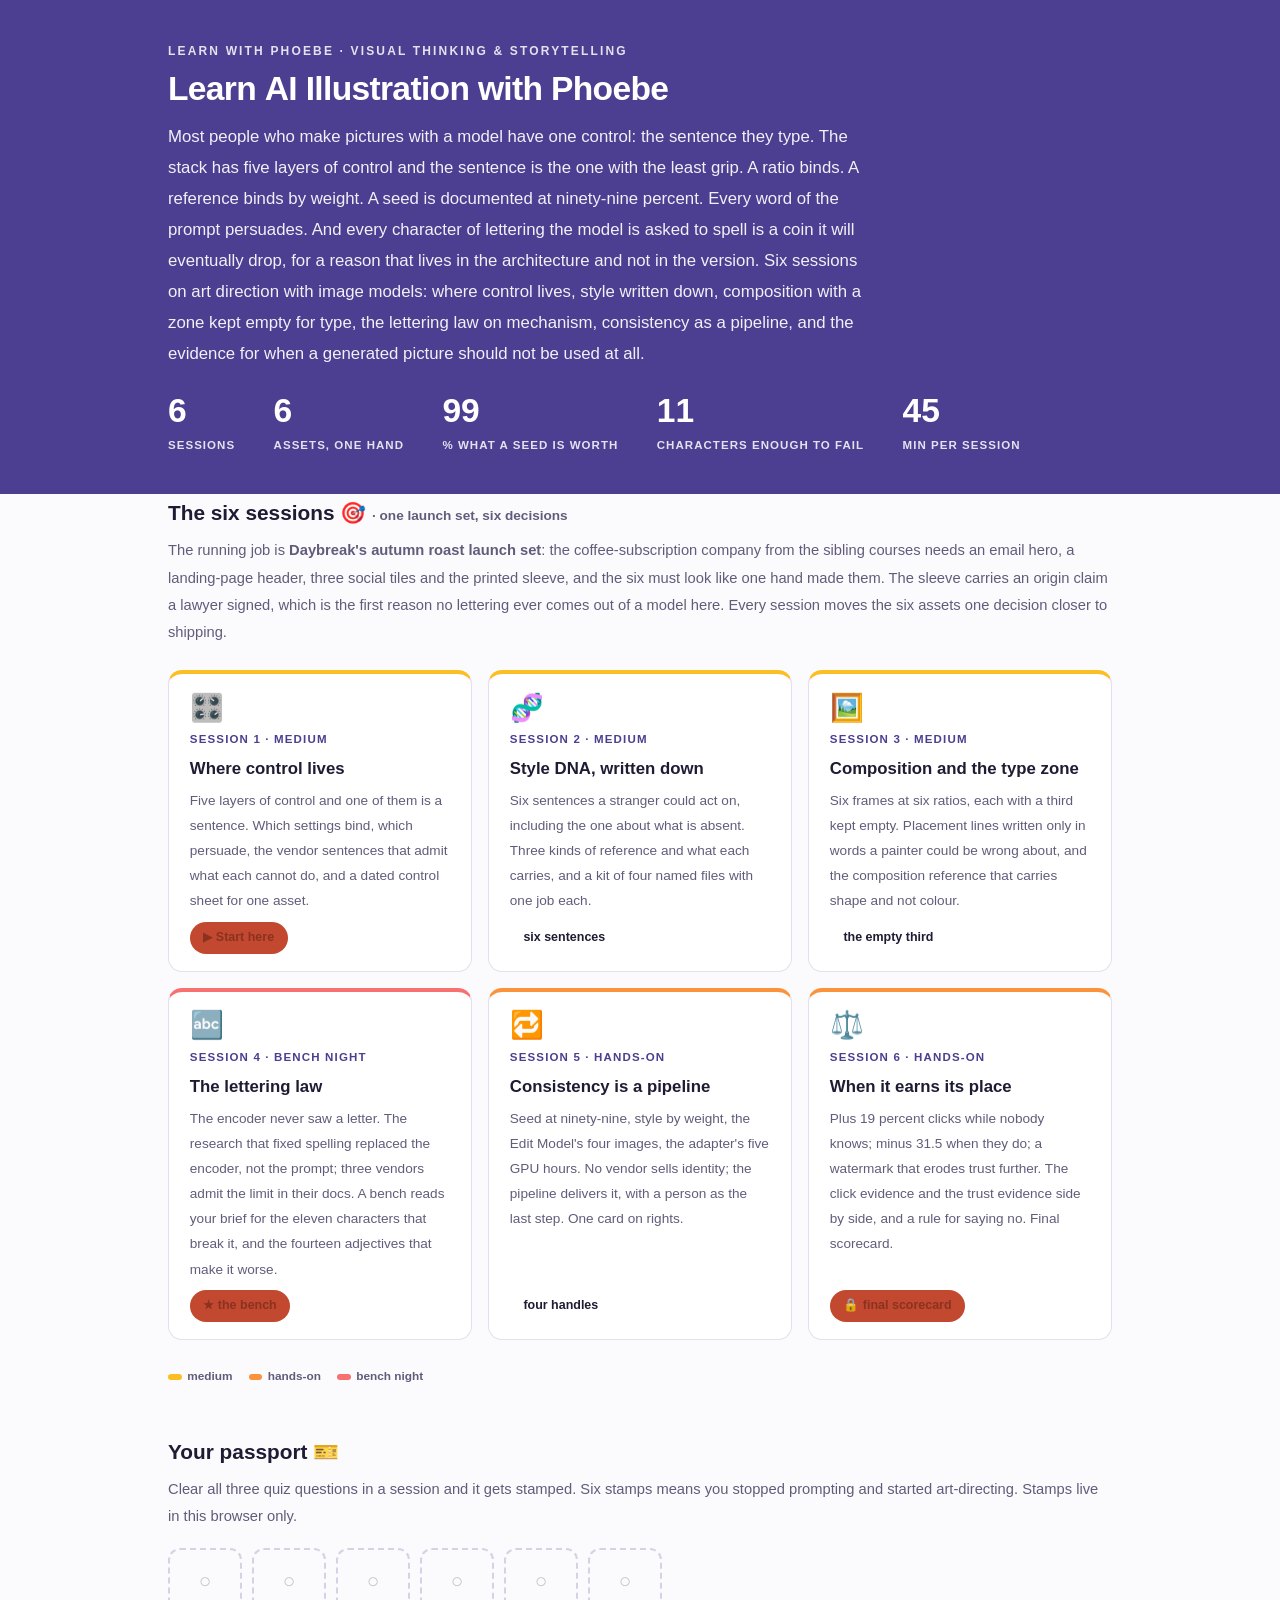
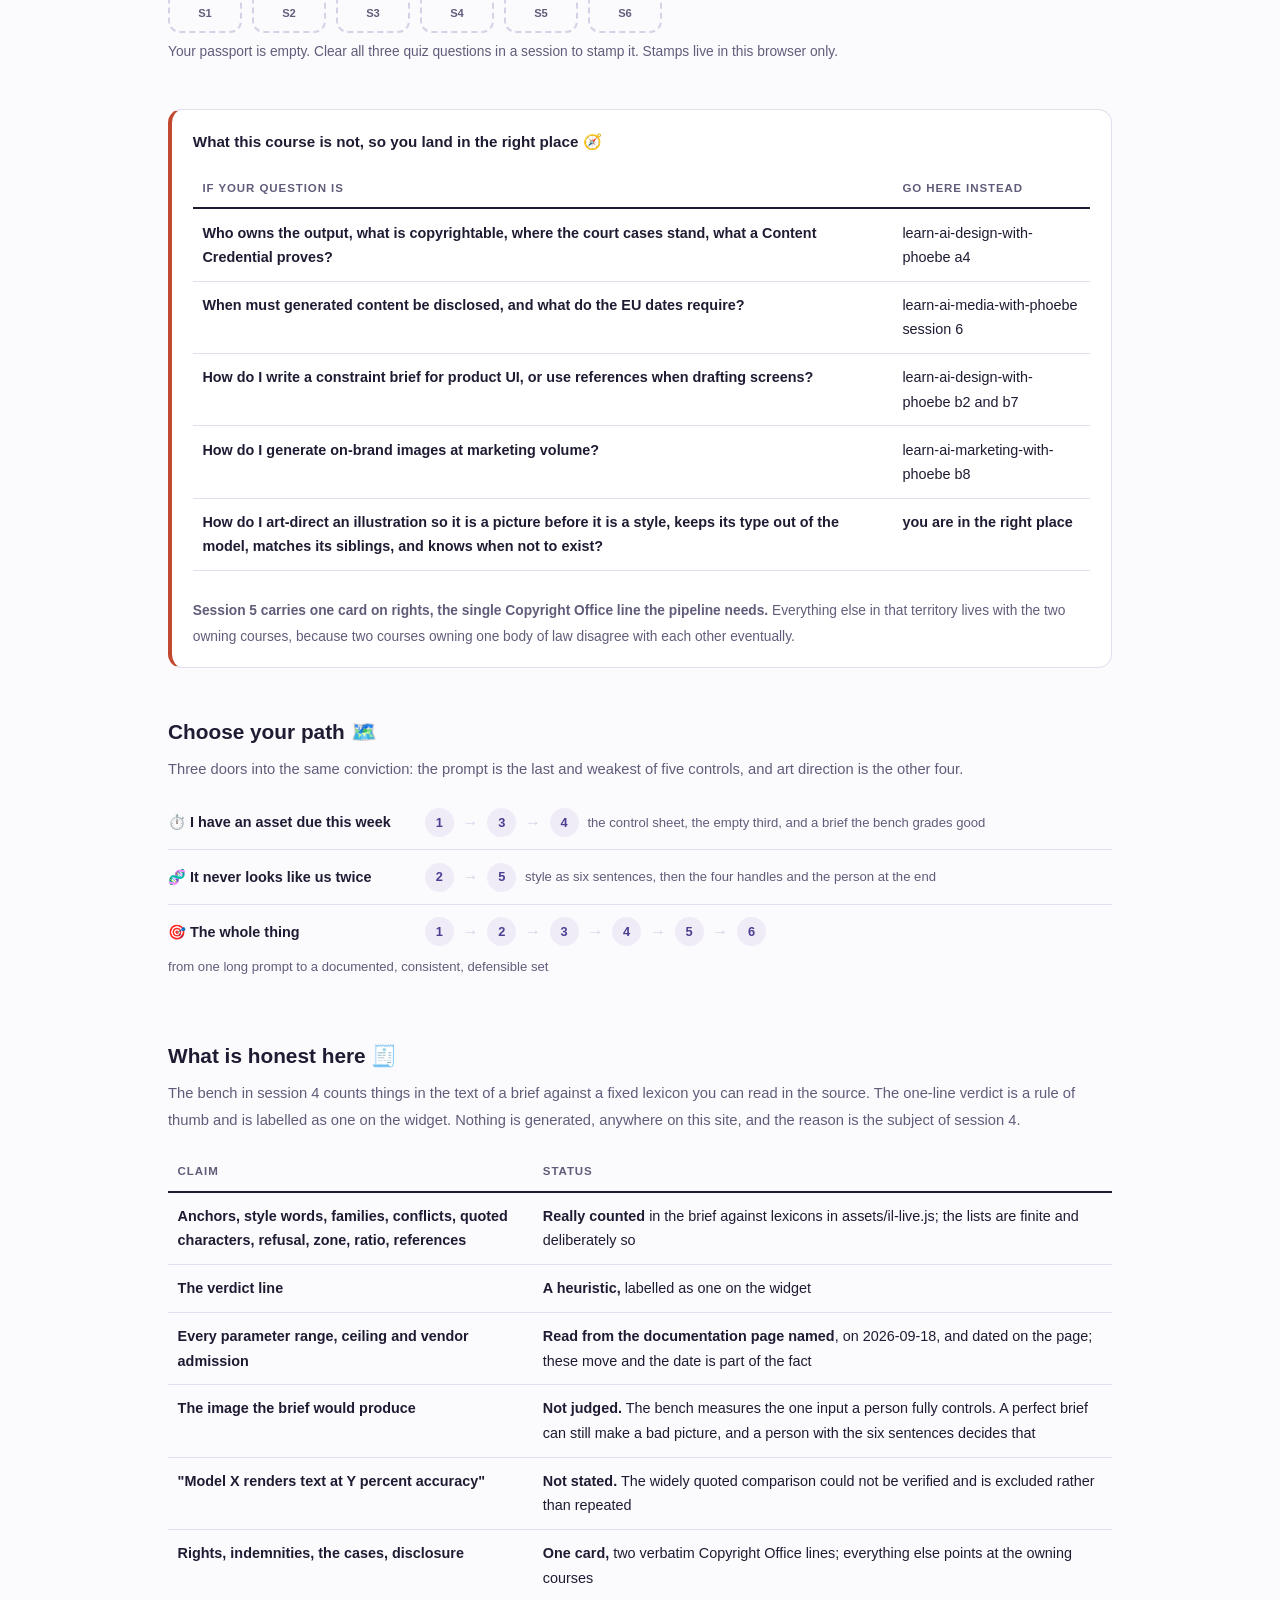
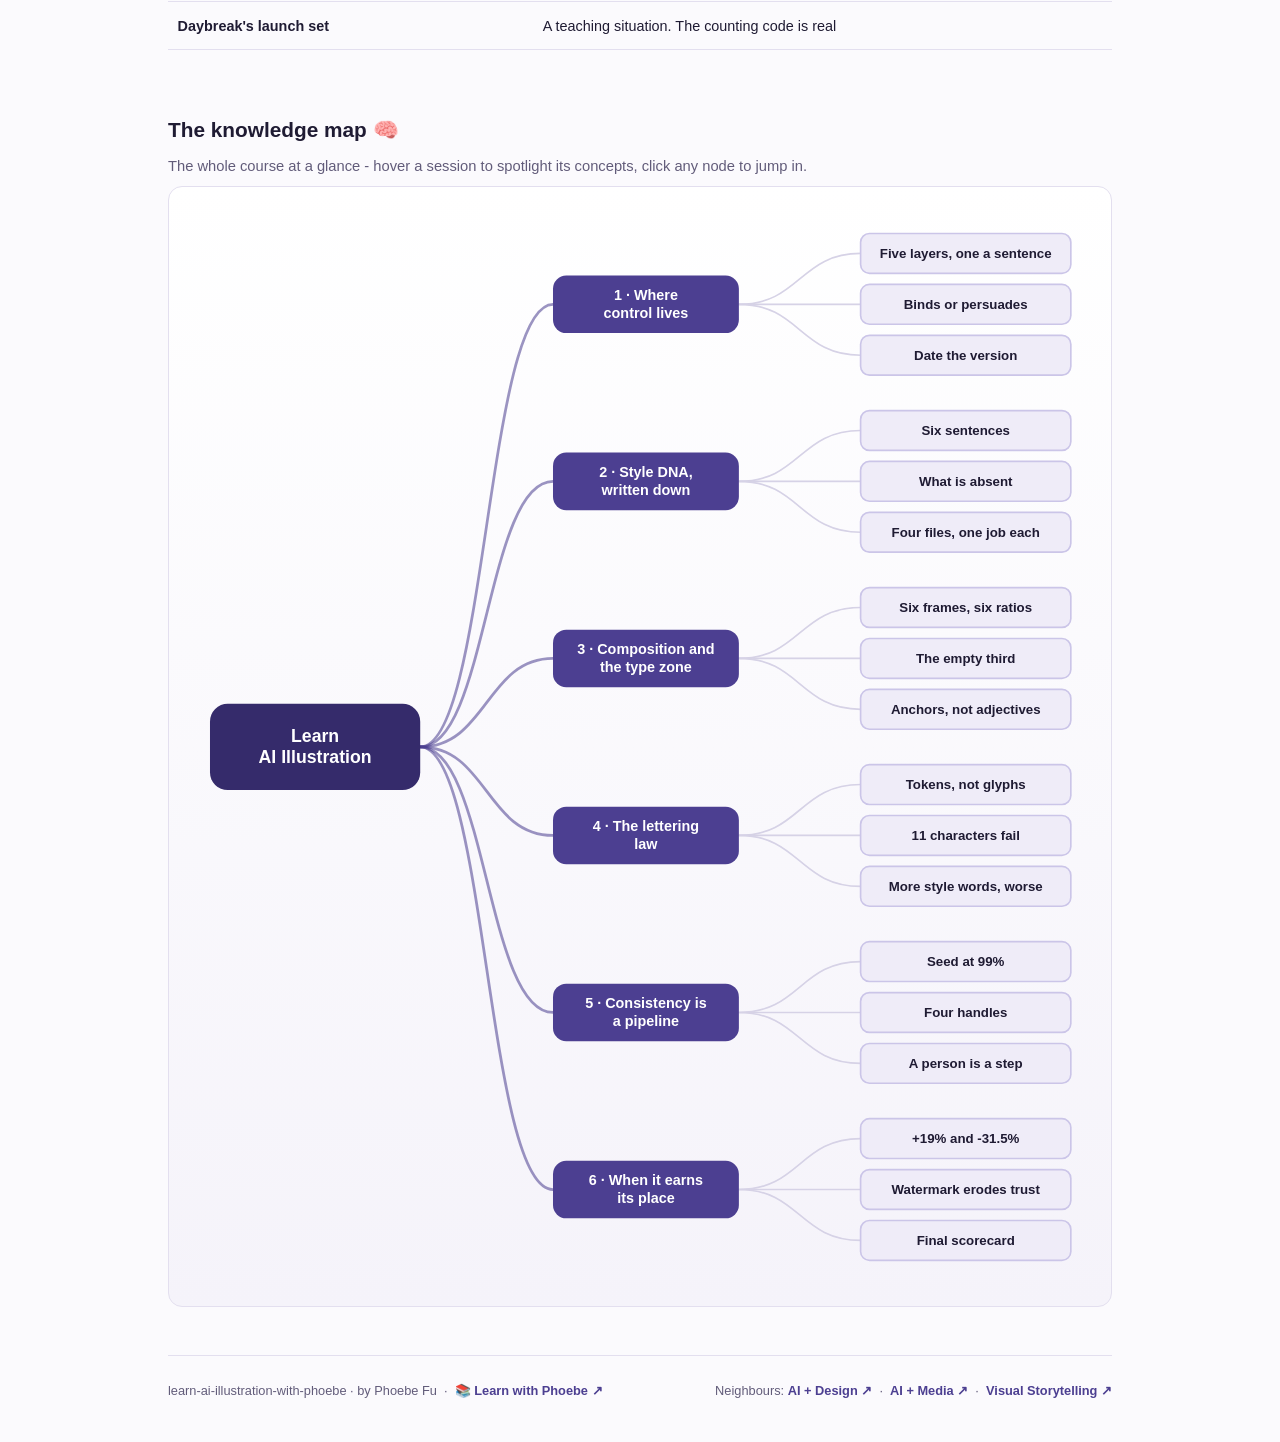
==== commit 4189ccda: "Landing footer: drop the internal source-map path, link the sibling courses An audience-facing page " ====
--- a/index.html
+++ b/index.html
@@ -228,7 +228,7 @@
 
   <footer class="pagefoot">
     <span>learn-ai-illustration-with-phoebe · by Phoebe Fu &nbsp;·&nbsp; 📚 <a href="https://phoebefu6.github.io/learn-with-phoebe/">Learn with Phoebe ↗</a></span>
-    <span>Source map, every constant and the bench's honest limits: <span class="mono">materials/official-course-map.md</span></span>
+    <span>Neighbours: <a href="https://phoebefu6.github.io/learn-ai-design-with-phoebe/">AI + Design ↗</a> &nbsp;·&nbsp; <a href="https://phoebefu6.github.io/learn-ai-media-with-phoebe/">AI + Media ↗</a> &nbsp;·&nbsp; <a href="https://phoebefu6.github.io/learn-visual-storytelling-with-phoebe/">Visual Storytelling ↗</a></span>
   </footer>
 
 </main>
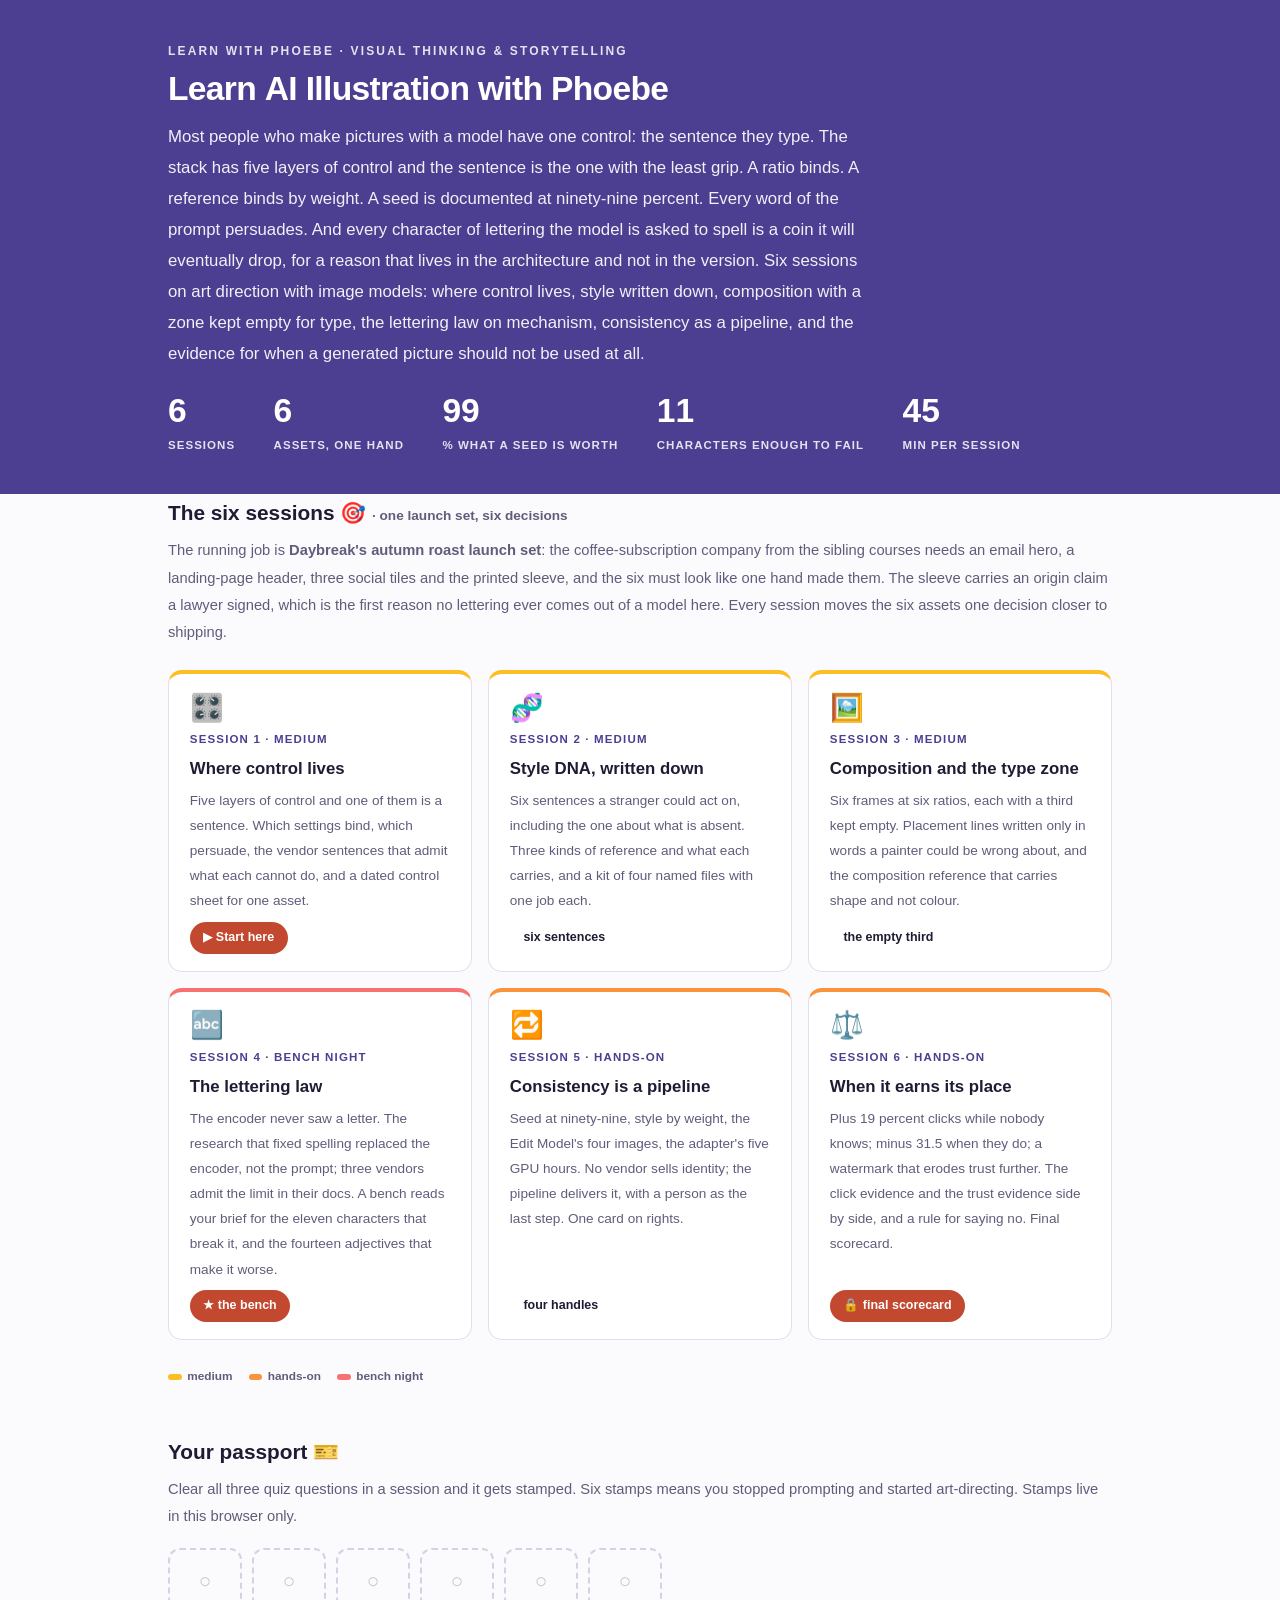
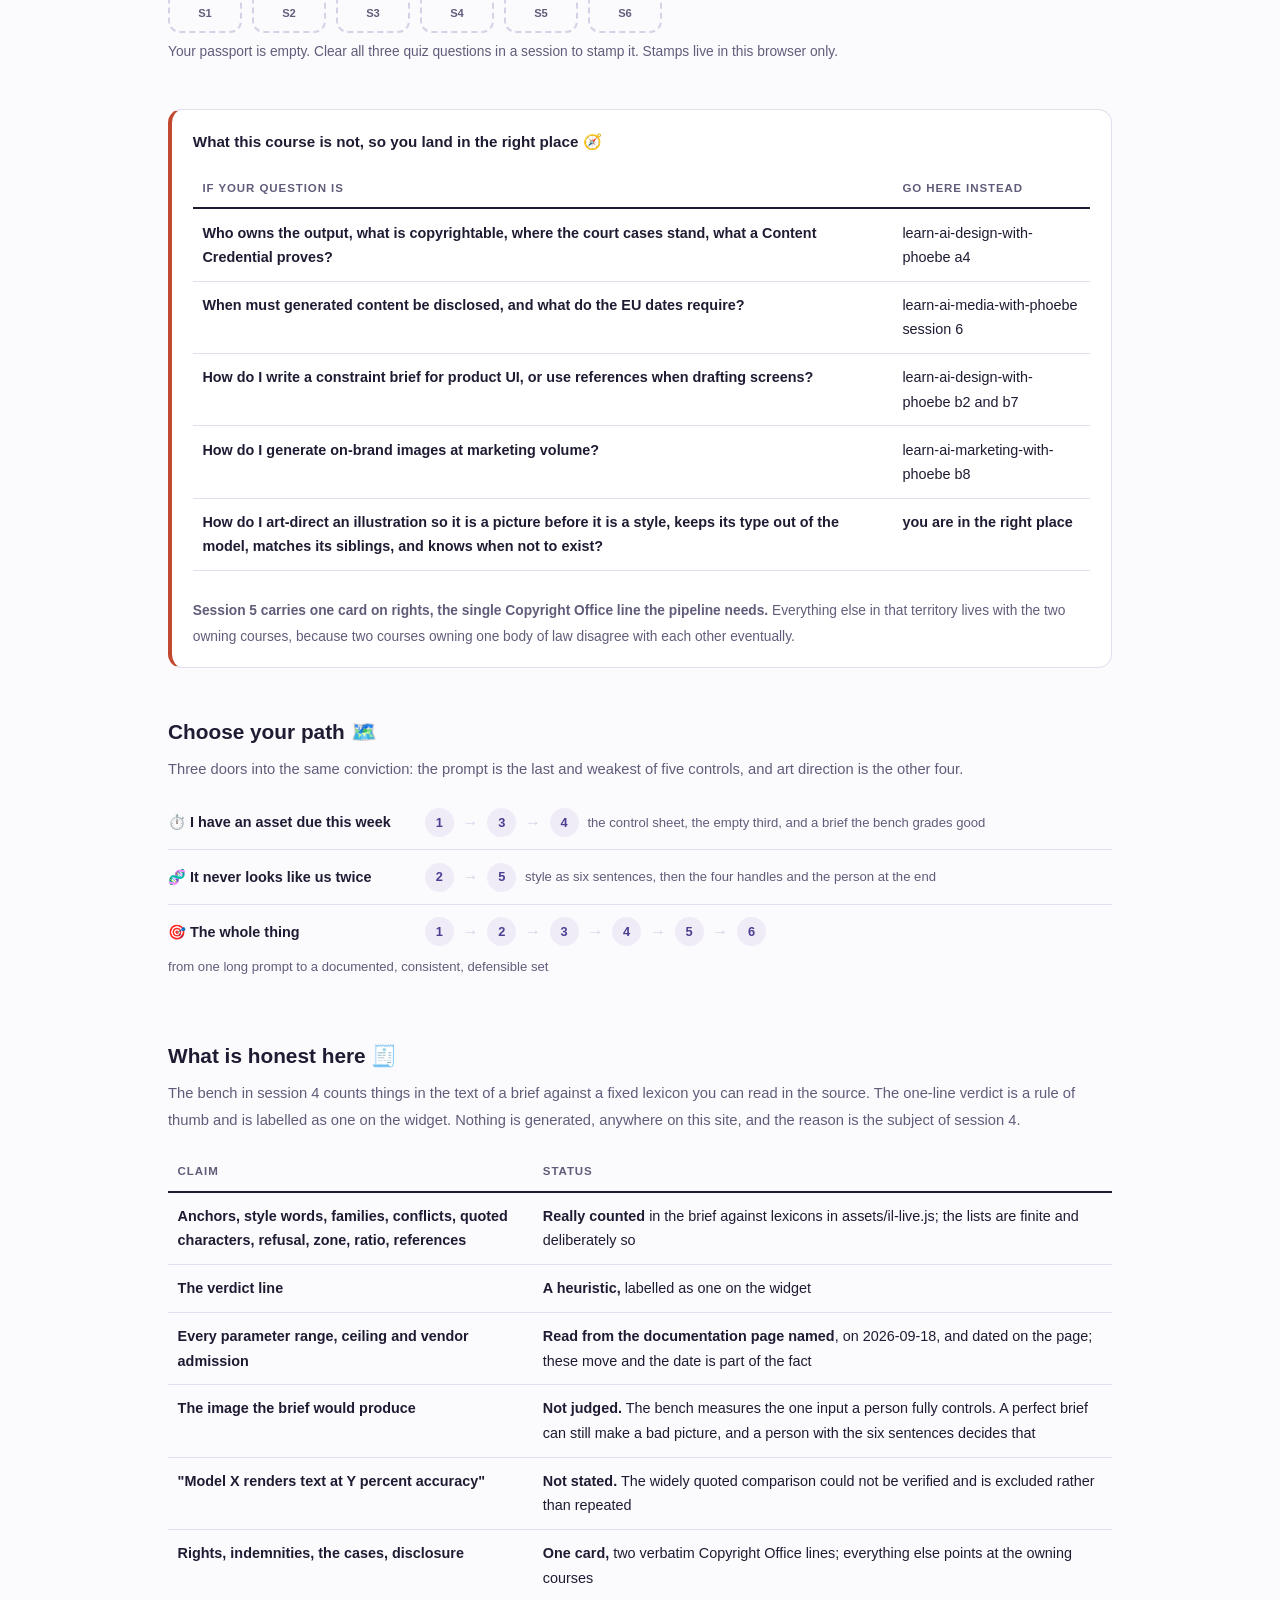
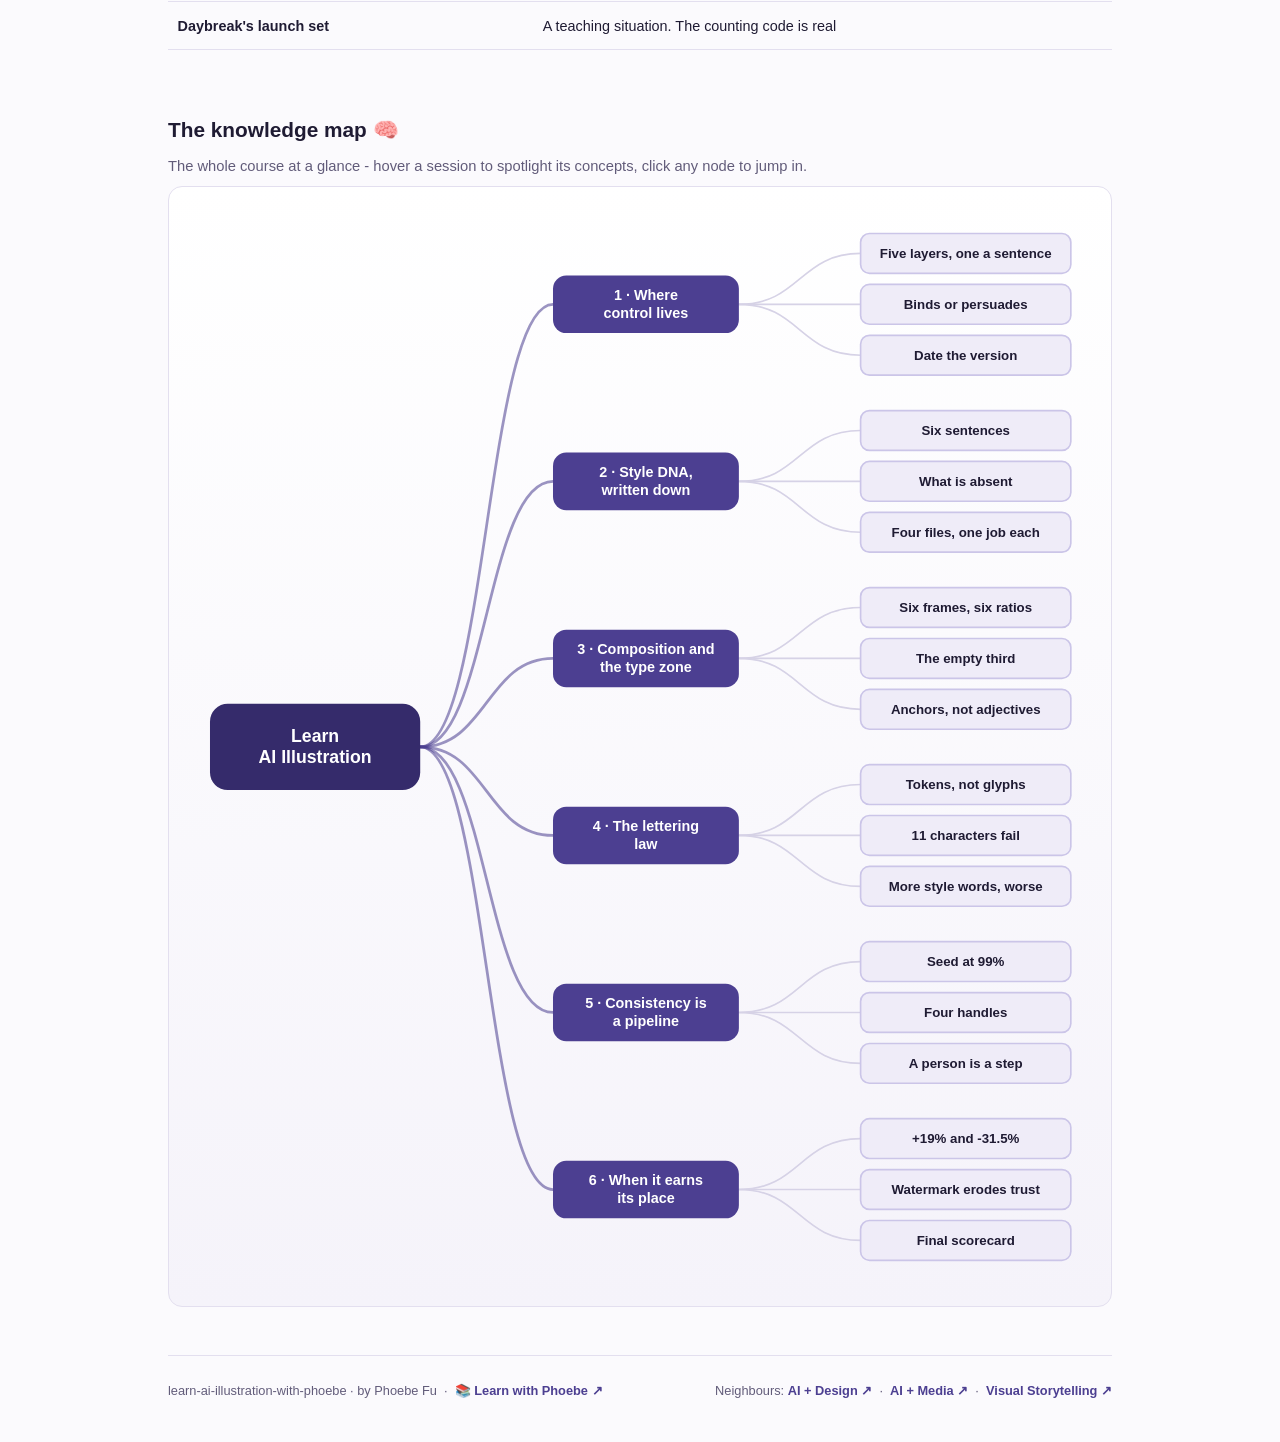
==== commit 4cb8fbf6: "Fix unreadable pills and labels: white text on the amber fill The "Real world" pill, build-along ste" ====
--- a/index.html
+++ b/index.html
@@ -19,7 +19,7 @@
 <meta name="twitter:image" content="https://phoebefu6.github.io/learn-ai-illustration-with-phoebe/assets/og-cover.png">
 <!-- social:end -->
 <title>Learn AI Illustration with Phoebe</title>
-<link rel="stylesheet" href="assets/style.css?v=1">
+<link rel="stylesheet" href="assets/style.css?v=4">
 <style>
 
   .stats-row { display: flex; gap: 2.4rem; margin-top: 1.5rem; flex-wrap: wrap; }
--- a/assets/style.css
+++ b/assets/style.css
@@ -114,8 +114,9 @@
   border-bottom: 1px solid var(--hairline);
   padding: .55rem 0;
 }
-.toolbar .wrap { display: flex; align-items: center; gap: .6rem; }
-.toolbar .crumb { font-size: .8rem; color: var(--muted); font-weight: 600; margin-right: auto; }
+.toolbar .wrap { display: flex; align-items: center; gap: .5rem; flex-wrap: nowrap; }
+.toolbar .crumb { font-size: .8rem; color: var(--muted); font-weight: 600; margin-right: auto; min-width: 0; white-space: nowrap; overflow: hidden; text-overflow: ellipsis; }
+.toolbar .btn { white-space: nowrap; flex: none; padding: .38rem .8rem; font-size: .78rem; line-height: 1.2; }
 .toolbar .crumb a { color: var(--indigo); text-decoration: none; }
 .btn {
   border: 1px solid var(--hairline);
@@ -235,7 +236,7 @@
 .pill.solid { background: var(--indigo); color: #fff; }
 .pill.light { background: var(--indigo-50); color: var(--indigo); }
 .pill.inkpill { background: var(--ink); color: #fff; }
-.pill.amber, .pill.peach { background: var(--amber); color: var(--amber-ink); }
+.pill.amber, .pill.peach { background: var(--amber); color: #fff; }
 .pill.bare { color: var(--faint); }
 
 /* ---------- 4D grid ---------- */
@@ -293,7 +294,7 @@
   padding: .15rem .7rem;
 }
 .prompt-box.bad .label { background: var(--faint); color: var(--ink); }
-.prompt-box.good .label { background: var(--amber); color: var(--amber-ink); }
+.prompt-box.good .label { background: var(--amber); color: #fff; }
 .copy-btn {
   position: absolute;
   top: .7rem;
@@ -310,16 +311,20 @@
   transition: background .15s ease;
 }
 .copy-btn:hover { background: rgba(255,255,255,.22); }
-.copy-btn.copied { background: var(--amber); border-color: var(--amber); color: var(--amber-ink); }
+.copy-btn.copied { background: var(--amber); border-color: var(--amber); color: #fff; }
 
 /* ---------- demo steps ---------- */
 .steps { counter-reset: step; margin: .6rem 0 1rem; }
 .step {
-  display: flex;
-  gap: .9rem;
+  display: grid;
+  grid-template-columns: max-content minmax(0, 1fr);
+  column-gap: .9rem;
+  row-gap: .2rem;
   padding: .85rem 0;
   border-bottom: .5px solid var(--hairline);
 }
+.step > * { grid-column: 2; min-width: 0; }
+.step > .prompt-box { margin: .8rem 0 .4rem; }
 .step:last-child { border-bottom: none; }
 .step::before {
   counter-increment: step;
@@ -358,7 +363,7 @@
 .callout.example .ex-pill {
   display: inline-block;
   background: var(--amber);
-  color: var(--amber-ink);
+  color: #fff;
   border-radius: 999px;
   padding: .15rem .7rem;
   font-size: .68rem;
@@ -700,7 +705,7 @@
   font-family: inherit; transition: all .14s ease; white-space: nowrap;
 }
 .sql-btn:hover { background: rgba(255,255,255,.2); }
-.sql-btn.sql-run { background: var(--amber); color: var(--amber-ink); border-color: var(--amber); }
+.sql-btn.sql-run { background: var(--amber); color: #fff; border-color: var(--amber); }
 .sql-btn.sql-run:hover { filter: brightness(1.05); }
 .sql-label {
   display: block;
@@ -823,7 +828,10 @@
   /* 44px tap targets */
   details.card summary { min-height: 44px; }
   .qopt { min-height: 44px; display: flex; align-items: center; padding: .7rem .9rem; }
-  .toolbar .btn, .pagefoot a { min-height: 44px; display: inline-flex; align-items: center; }
+  .toolbar .btn, .pagefoot a { min-height: 44px; display: inline-flex; align-items: center; justify-content: center; }
+  .toolbar .crumb, .toolbar #zoom-toggle { display: none; }
+  .toolbar .btn { flex: 1 1 0; padding: .3rem .4rem; font-size: .72rem; }
+  table.clean { display: block; overflow-x: auto; -webkit-overflow-scrolling: touch; }
 }
 
 @media (max-width: 640px) {
@@ -951,7 +959,7 @@
   z-index: 2;
 }
 .hs-pin:hover { transform: translate(-50%, -50%) scale(1.18); }
-.hs-pin.on { background: var(--amber); color: var(--amber-ink); }
+.hs-pin.on { background: var(--amber); color: #fff; }
 .hs-pin::before {
   content: ""; position: absolute; inset: -7px; border-radius: 999px;
   border: 2px solid var(--indigo); opacity: 0;
@@ -1097,7 +1105,7 @@
   padding: 4px 11px; border-radius: 999px;
   background: rgba(255,255,255,.15);
 }
-.stakes-read .sk-delta.good { background: var(--amber); color: var(--amber-ink); }
+.stakes-read .sk-delta.good { background: var(--amber); color: #fff; }
 .stakes-read .sk-delta.bad { background: #FCA5A5; color: #7f1d1d; }
 
 /* --- 6. scorecard: halfway self-grade ------------------ */
@@ -1133,7 +1141,7 @@
   background: var(--indigo-50); color: var(--indigo-deep);
   border: 1px solid var(--indigo-soft); cursor: default;
 }
-.pp-pill.full { background: var(--amber); color: var(--amber-ink); border-color: var(--amber); }
+.pp-pill.full { background: var(--amber); color: #fff; border-color: var(--amber); }
 .pp-strip { display: flex; gap: 10px; flex-wrap: wrap; margin: 18px 0 6px; }
 .pp-stamp {
   display: flex; flex-direction: column; align-items: center; gap: 6px;
@@ -1160,7 +1168,7 @@
   display: inline-block; margin-bottom: 7px;
   font: 800 0.68rem Inter, sans-serif; letter-spacing: .07em;
   text-transform: uppercase; padding: 3px 10px; border-radius: 999px;
-  background: var(--amber); color: var(--amber-ink);
+  background: var(--amber); color: #fff;
 }
 
 /* --- mobile floor (desktop is the product) ------------- */
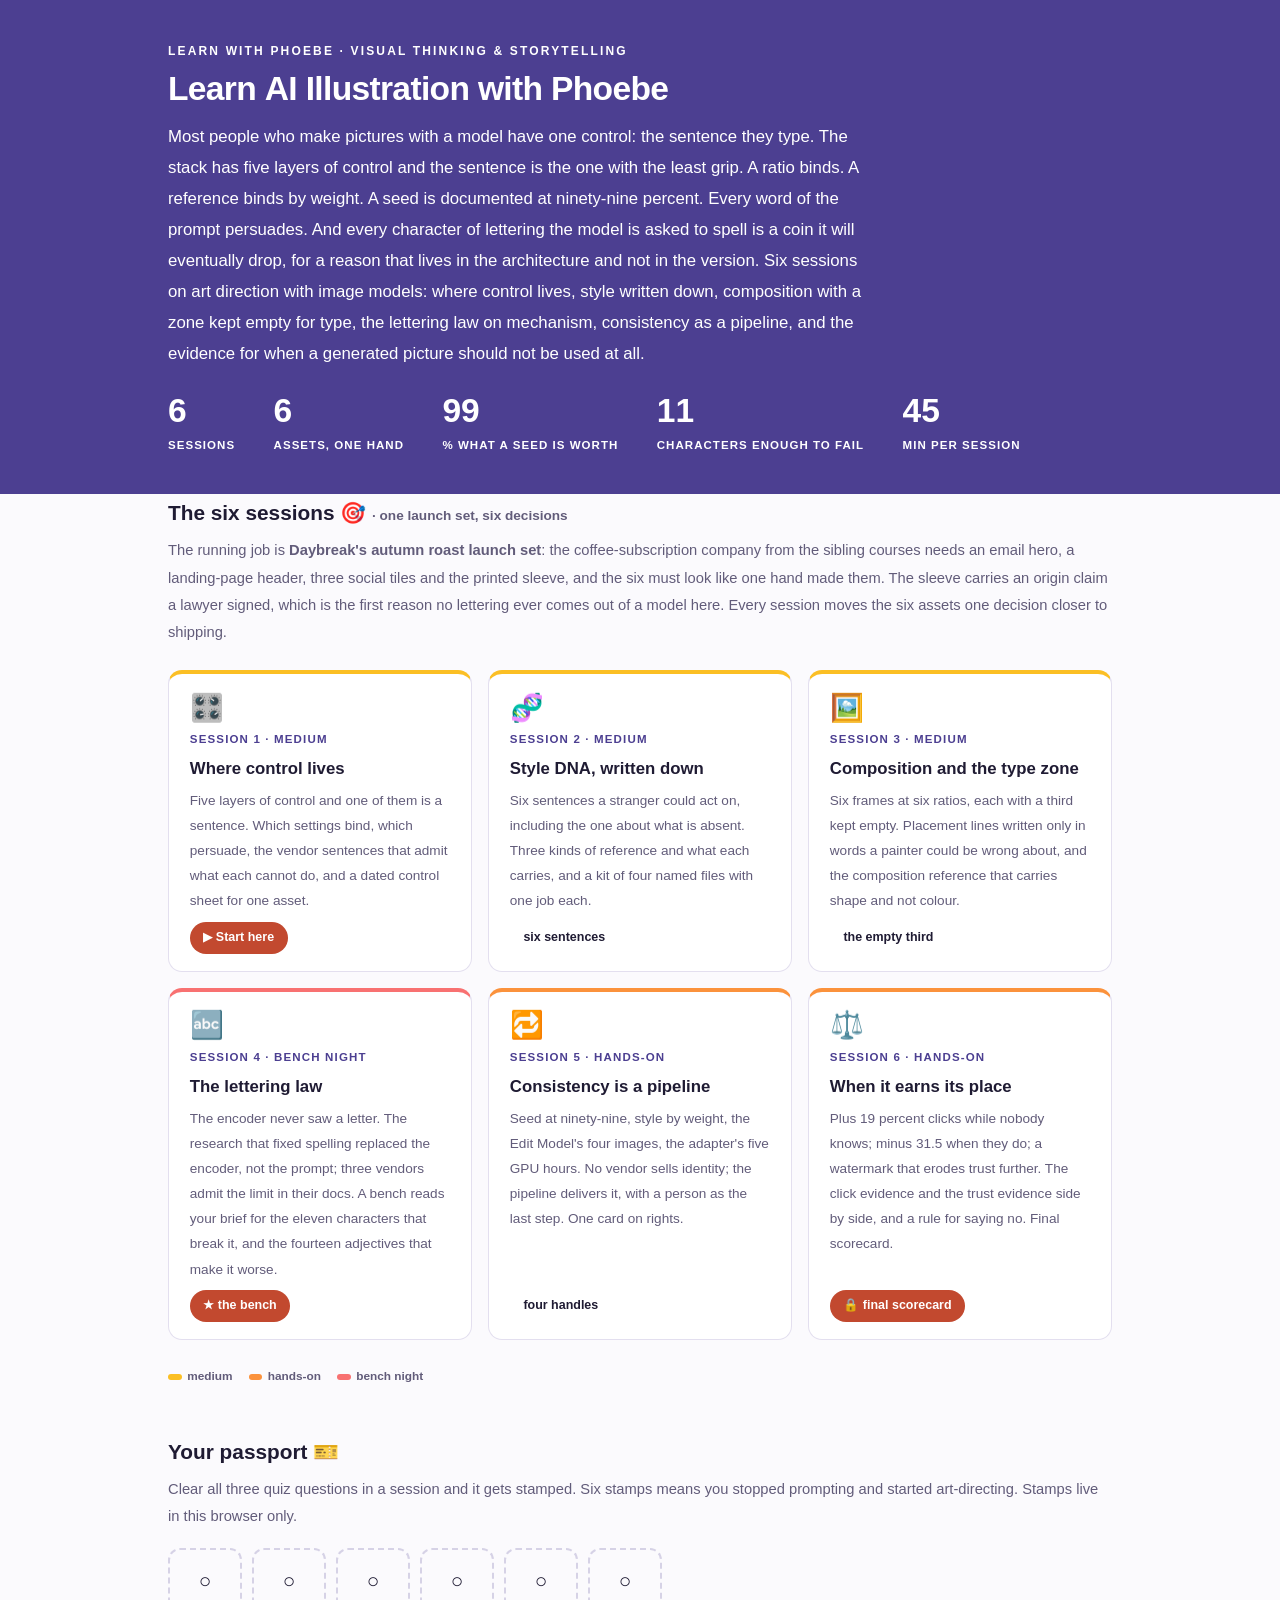
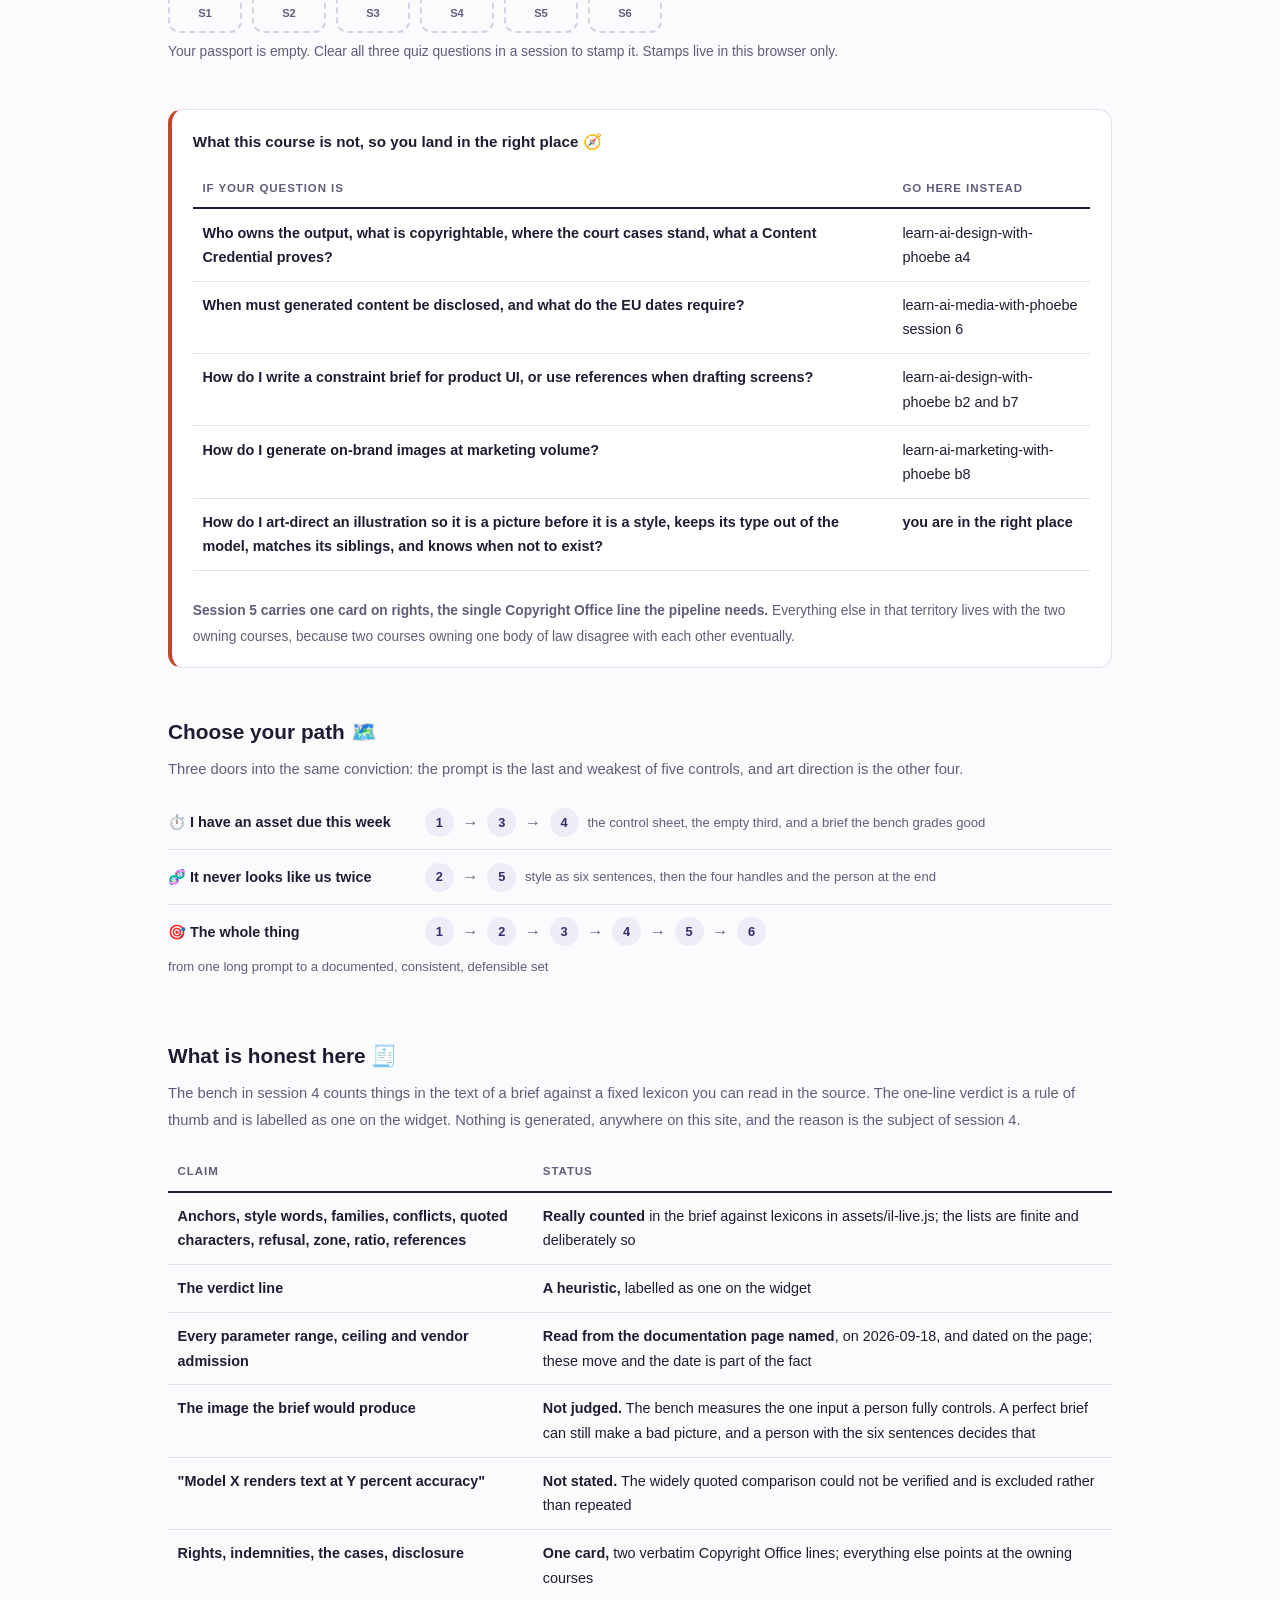
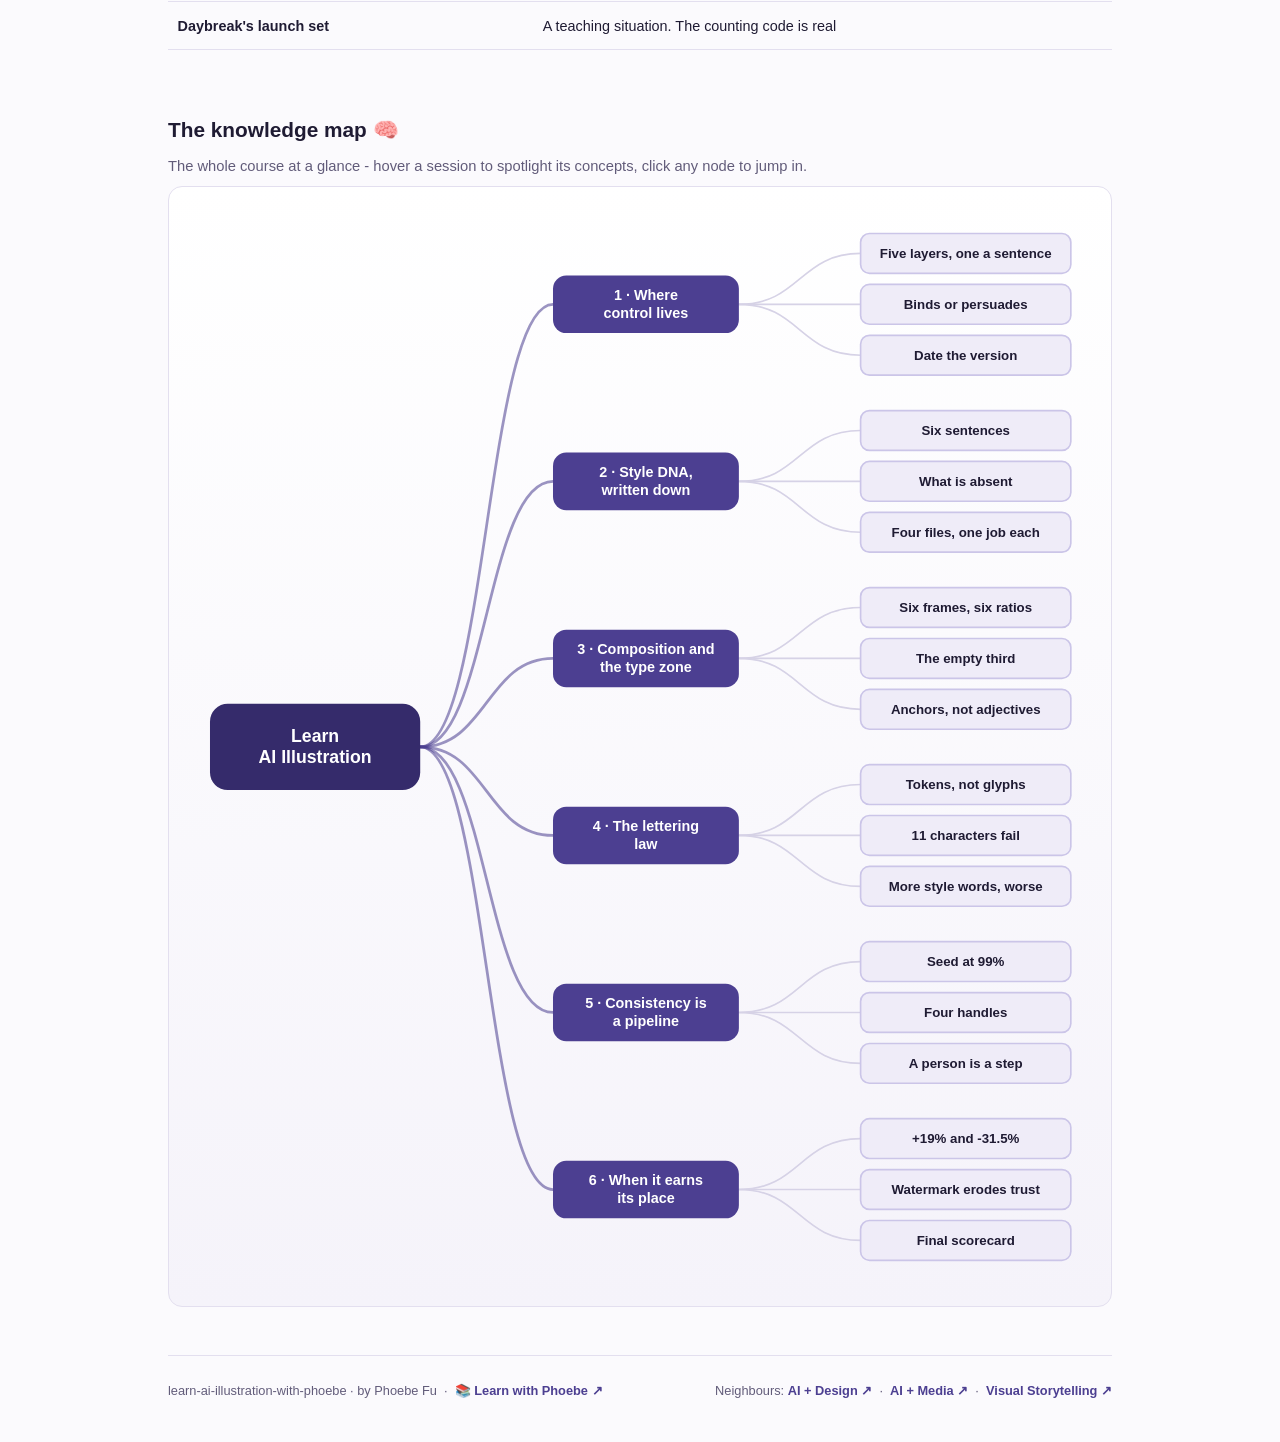
==== commit 0b1ddcd9: "Light surfaces everywhere: lightbox, cheat panel, code boxes; contrast and phone-width fixes Every d" ====
--- a/index.html
+++ b/index.html
@@ -19,12 +19,12 @@
 <meta name="twitter:image" content="https://phoebefu6.github.io/learn-ai-illustration-with-phoebe/assets/og-cover.png">
 <!-- social:end -->
 <title>Learn AI Illustration with Phoebe</title>
-<link rel="stylesheet" href="assets/style.css?v=4">
+<link rel="stylesheet" href="assets/style.css?v=20">
 <style>
 
   .stats-row { display: flex; gap: 2.4rem; margin-top: 1.5rem; flex-wrap: wrap; }
   .stat b { display: block; font-size: 2.1rem; font-weight: 800; line-height: 1.05; font-variant-numeric: tabular-nums; }
-  .stat span { font-size: .72rem; opacity: .85; text-transform: uppercase; letter-spacing: .09em; font-weight: 600; }
+  .stat span { font-size: .72rem; opacity: 1; text-transform: uppercase; letter-spacing: .09em; font-weight: 600; }
 
   .course-grid { display: grid; grid-template-columns: repeat(auto-fit, minmax(17rem, 1fr)); gap: 1rem; margin-top: 1.5rem; }
   .course-card {
@@ -57,9 +57,9 @@
   .path { display: flex; gap: .55rem; align-items: center; padding: .75rem 0; border-bottom: .5px solid var(--hairline); flex-wrap: wrap; }
   .path:last-child { border-bottom: none; }
   .path b { min-width: 15.5rem; font-size: .9rem; }
-  .path .pstep { background: var(--indigo-50); color: var(--indigo); border-radius: 999px; padding: .16rem .68rem; font-weight: 700; font-size: .8rem; text-decoration: none; transition: all .12s ease; }
+  .path .pstep { background: var(--indigo-50); color: var(--indigo-deep); border-radius: 999px; padding: .16rem .68rem; font-weight: 700; font-size: .8rem; text-decoration: none; transition: all .12s ease; }
   .path .pstep:hover { background: var(--indigo); color: #fff; }
-  .path .parr { color: var(--faint); font-weight: 700; }
+  .path .parr { color: var(--muted); font-weight: 700; }
 
   .mm-section { margin-top: 1.6rem; }
   .mm-section h2 { font-size: 1.3rem; font-weight: 800; margin-bottom: .2rem; }
@@ -272,6 +272,6 @@
 };
 </script>
 <script src="assets/mindmap.js?v=1"></script>
-<script src="assets/app.js?v=1"></script>
+<script src="assets/app.js?v=20"></script>
 </body>
 </html>
--- a/assets/style.css
+++ b/assets/style.css
@@ -17,8 +17,8 @@
   --amber-ink: #8A3220;
   --amber-50: #F9E6E1;
   --paper: #FBFAFD;
-  --code-bg: #17142A;
-  --code-ink: #E3DFEF;
+  --code-bg: #EFECF8;
+  --code-ink: #1F1B33;
   --radius: 14px;
 }
 
@@ -48,7 +48,7 @@
   font-size: .75rem;
   letter-spacing: .18em;
   text-transform: uppercase;
-  opacity: .85;
+  opacity: 1;
   font-weight: 600;
 }
 .masthead h1 {
@@ -59,7 +59,7 @@
   letter-spacing: -.02em;
 }
 .masthead h1 .accent { color: inherit; }
-.masthead .sub { font-size: 1.05rem; opacity: .92; max-width: 44rem; }
+.masthead .sub { font-size: 1.05rem; opacity: 1; max-width: 44rem; }
 
 .chip-row { display: flex; flex-wrap: wrap; gap: .5rem; margin-top: 1.1rem; }
 .chip {
@@ -73,7 +73,7 @@
   white-space: nowrap;
 }
 .chip.level { background: #fff; color: var(--indigo); }
-.chip.audience { background: rgba(255,255,255,.16); color: #fff; border: 1px solid rgba(255,255,255,.35); }
+.chip.audience { background: rgba(255,255,255,.08); color: #fff; border: 1px solid rgba(255,255,255,.35); }
 .chip.time { background: var(--ink); color: #fff; font-variant-numeric: tabular-nums; }
 
 
@@ -237,7 +237,7 @@
 .pill.light { background: var(--indigo-50); color: var(--indigo); }
 .pill.inkpill { background: var(--ink); color: #fff; }
 .pill.amber, .pill.peach { background: var(--amber); color: #fff; }
-.pill.bare { color: var(--faint); }
+.pill.bare { color: var(--muted); }
 
 /* ---------- 4D grid ---------- */
 .grid-2 { display: grid; grid-template-columns: repeat(auto-fit, minmax(15rem, 1fr)); gap: .8rem; margin: .5rem 0 1rem; }
@@ -266,10 +266,11 @@
 table.clean td:first-child { font-weight: 600; }
 
 /* ---------- prompt boxes ---------- */
-.prompt-box {
+.prompt-box{
   position: relative;
-  background: var(--code-bg);
-  color: var(--code-ink);
+  background: #EFECF8;
+  border: 1px solid #E3DFEF;
+  color: #1F1B33;
   border-radius: var(--radius);
   padding: 1.1rem 1.2rem;
   margin: 1rem 0 1.2rem;
@@ -279,12 +280,12 @@
   white-space: pre-wrap;
   word-break: break-word;
 }
-.prompt-box .label {
+.prompt-box .label{
   position: absolute;
   top: -0.7rem;
   left: 1rem;
-  background: var(--indigo);
-  color: #fff;
+  background: #4C3F91;
+  color: #FFFFFF;
   font-family: "Inter", -apple-system, sans-serif;
   font-size: .68rem;
   font-weight: 700;
@@ -295,13 +296,13 @@
 }
 .prompt-box.bad .label { background: var(--faint); color: var(--ink); }
 .prompt-box.good .label { background: var(--amber); color: #fff; }
-.copy-btn {
+.copy-btn{
   position: absolute;
   top: .7rem;
   right: .7rem;
-  background: rgba(255,255,255,.1);
-  border: 1px solid rgba(255,255,255,.25);
-  color: #fff;
+  background: #FFFFFF;
+  border: 1px solid #E3DFEF;
+  color: #1F1B33;
   border-radius: 999px;
   padding: .25rem .8rem;
   font-size: .72rem;
@@ -310,7 +311,7 @@
   font-family: "Inter", -apple-system, sans-serif;
   transition: background .15s ease;
 }
-.copy-btn:hover { background: rgba(255,255,255,.22); }
+.copy-btn:hover { background: #E3DFEF; }
 .copy-btn.copied { background: var(--amber); border-color: var(--amber); color: #fff; }
 
 /* ---------- demo steps ---------- */
@@ -400,11 +401,11 @@
   gap: .4rem;
 }
 
-.lightbox {
+.lightbox{
   position: fixed;
   inset: 0;
   z-index: 100;
-  background: rgba(31,27,51,.9);
+  background: rgba(251,250,253,.97);
   display: none;
   align-items: center;
   justify-content: center;
@@ -412,8 +413,10 @@
   cursor: zoom-out;
 }
 .lightbox.open { display: flex; }
-.lightbox .inner {
+.lightbox .inner{
   background: #fff;
+  border: 1px solid #E3DFEF;
+  box-shadow: 0 10px 40px rgba(31,27,51,.14);
   border-radius: var(--radius);
   padding: 2rem;
   max-width: 94vw;
@@ -421,13 +424,12 @@
   overflow: auto;
 }
 .lightbox .inner svg, .lightbox .inner img { width: min(88vw, 70rem); height: auto; }
-.lightbox .close-hint {
+.lightbox .close-hint{
   position: fixed;
   top: 1rem; right: 1.4rem;
-  color: #fff;
+  color: #1F1B33;
   font-size: .8rem;
   font-weight: 600;
-  opacity: .8;
 }
 
 /* ---------- courses covered ---------- */
@@ -446,19 +448,20 @@
 .covered-row .note { margin-left: auto; color: var(--muted); font-size: .78rem; text-align: right; }
 
 /* ---------- cheat sheet footer ---------- */
-.cheat {
-  background: var(--ink);
-  color: #fff;
+.cheat{
+  background: #EFECF8;
+  border: 1px solid #E3DFEF;
+  color: #1F1B33;
   border-radius: var(--radius);
   padding: 1.6rem 1.6rem 1.3rem;
   margin-top: 3rem;
 }
 .cheat h3 { font-size: 1.1rem; margin-bottom: 1rem; }
-.cheat h3 span { color: var(--indigo-soft); }
+.cheat h3 span { color: #4C3F91; }
 .cheat .grid-2 { gap: 1rem; }
 .cheat .cheat-item { border-left: 3px solid var(--indigo-mid); padding-left: .8rem; }
-.cheat .cheat-item b { display: block; font-size: .85rem; color: var(--indigo-soft); }
-.cheat .cheat-item span { font-size: .82rem; opacity: .85; }
+.cheat .cheat-item b { display: block; font-size: .85rem; color: #352B6B; }
+.cheat .cheat-item span { font-size: .82rem; color: #625C7A; }
 
 footer.pagefoot {
   border-top: 1px solid var(--hairline);
@@ -553,7 +556,7 @@
   margin-top: 1.1rem;
   flex-wrap: wrap;
 }
-.journey .jlabel { font-size: .7rem; font-weight: 700; text-transform: uppercase; letter-spacing: .09em; opacity: .8; margin-right: .3rem; }
+.journey .jlabel { font-size: .7rem; font-weight: 700; text-transform: uppercase; letter-spacing: .09em; opacity: 1; margin-right: .3rem; }
 .journey a {
   width: 1.7rem; height: 1.7rem;
   border-radius: 999px;
@@ -1151,7 +1154,7 @@
   transition: all .18s ease;
 }
 .pp-stamp:hover { border-color: var(--indigo-soft); }
-.pp-stamp i { font-size: 1.3rem; font-style: normal; opacity: .35; }
+.pp-stamp i { font-size: 1.3rem; font-style: normal; opacity: 1; }
 .pp-stamp b { font: 800 0.7rem Inter, sans-serif; }
 .pp-stamp.got {
   border-style: solid; border-color: var(--indigo);
@@ -1254,3 +1257,28 @@
 .mb-lab { font: 600 11.5px Inter, sans-serif; }
 .mb-root { font: 800 13px Inter, sans-serif; fill: #FFFFFF; }
 .mb-edge { fill: none; stroke-linecap: round; }
+
+/* layout-patch-3: phone-width overflow (2026-10-10) */
+.sql-bar { flex-wrap: wrap; }
+@media (max-width: 480px) {
+  .covered-row { flex-wrap: wrap; }
+  .covered-row .note { margin-left: 0; text-align: left; flex-basis: 100%; }
+  details.card summary { flex-wrap: wrap; }
+  details.card summary .mini { white-space: normal; }
+  .wk, .sqlbox, .prompt-box, pre { max-width: 100%; overflow-x: auto; }
+  .mono, code, strong, .note { overflow-wrap: anywhere; }
+  select, input[type=range], label { max-width: 100%; }
+  canvas, svg, img { max-width: 100%; height: auto; }
+  .tree-kids, .tree-node-wrap, .tree-node, .rb-night, .al-row, .gd-field, .tl-row, .sl-row { max-width: 100%; overflow-x: auto; }
+  .tl-cols, .sl-cols, .bb-cols, .ev-cols, [class$="-cols"] { grid-template-columns: 1fr !important; display: grid; }
+  .tl-cols > *, .sl-cols > *, [class$="-cols"] > * { min-width: 0; max-width: 100%; }
+  .mono { white-space: normal; }
+  .er-w, .bb-lab, .tl-lev, .sl-lev { max-width: 100%; white-space: normal; }
+}
+/* contrast-patch-2b */
+.cheat a { color: var(--indigo-deep, var(--ink)); }
+.chip.audience { background: transparent; border-color: rgba(255,255,255,.55); }
+.masthead a, .masthead .sub a { color: #fff; text-decoration: underline; text-underline-offset: 2px; }
+.prompt-box b, .prompt-box strong { color: var(--indigo-deep, var(--ink)); }
+.prompt-box span, .prompt-box em, .prompt-box i { color: inherit; }
+.pp-stamp i { color: var(--ink); }
